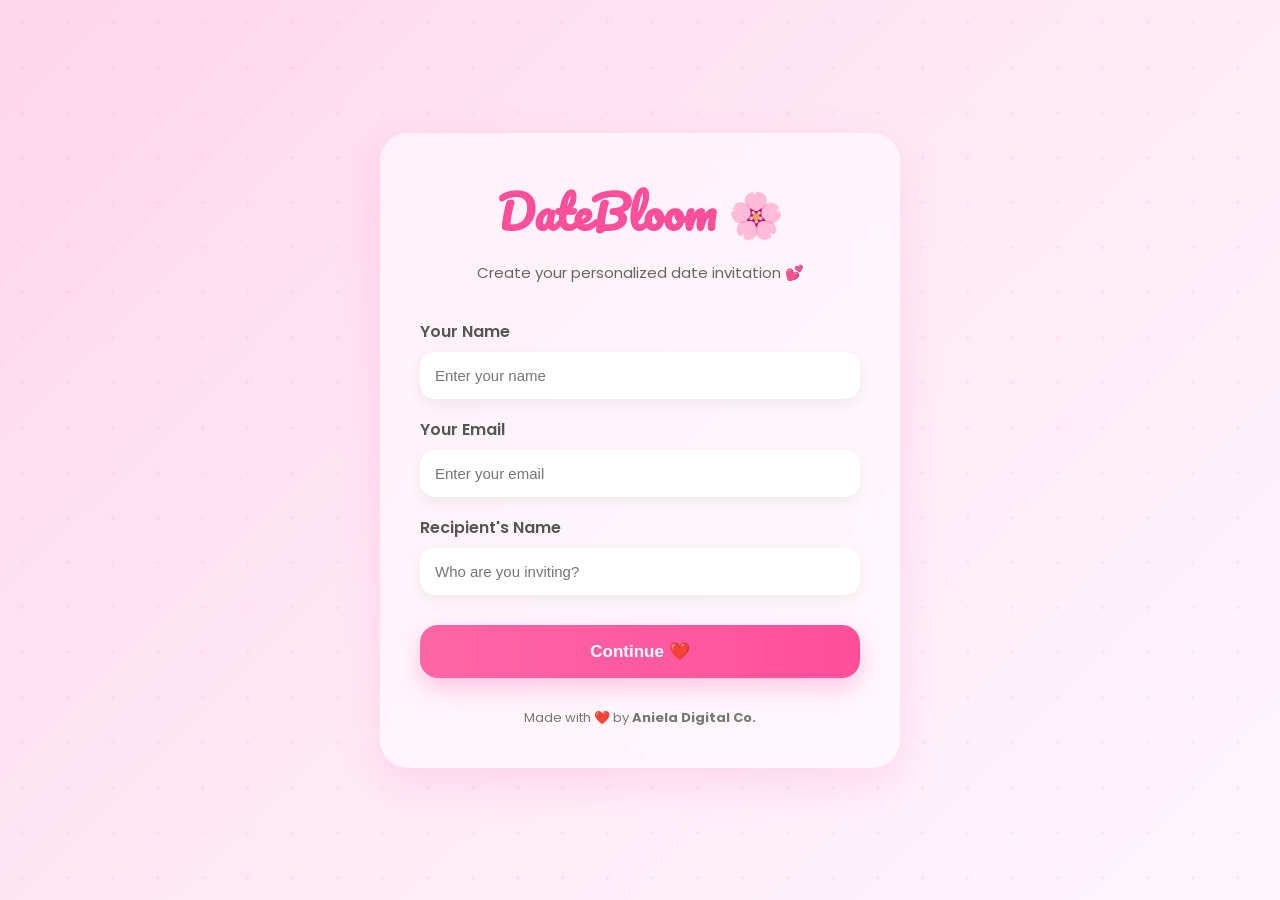
==== index.html @ 1fa9a471 "index.html" ====
<!DOCTYPE html>
<html lang="en">

<head>

<meta charset="UTF-8">

<meta name="viewport" content="width=device-width, initial-scale=1.0">

<title>DateBloom 💖</title>

<link rel="preconnect" href="https://fonts.googleapis.com">

<link rel="preconnect" href="https://fonts.gstatic.com" crossorigin>

<link href="https://fonts.googleapis.com/css2?family=Pacifico&family=Poppins:wght@300;400;500;600&display=swap" rel="stylesheet">

<link rel="stylesheet" href="style.css">

</head>

<body>

<div class="background-hearts"></div>

<div class="container">

<h1>DateBloom 🌸</h1>

<p class="subtitle">
Create your personalized date invitation 💕
</p>

<form id="senderForm">

<label>Your Name</label>

<input
type="text"
id="senderName"
placeholder="Enter your name"
required>

<label>Your Email</label>

<input
type="email"
id="senderEmail"
placeholder="Enter your email"
required>

<label>Recipient's Name</label>

<input
type="text"
id="receiverName"
placeholder="Who are you inviting?"
required>

<button type="submit">

Continue ❤️

</button>

</form>

<p class="footer">

Made with ❤️ by
<strong>Aniela Digital Co.</strong>

</p>

</div>

<script src="script.js"></script>

</body>

</html>
---- style.css ----
/* ==========================
   DateBloom v2
   by Aniela Digital Co.
========================== */

*{
    margin:0;
    padding:0;
    box-sizing:border-box;
}

body{

    font-family:'Poppins',sans-serif;

    height:100vh;

    display:flex;

    justify-content:center;

    align-items:center;

    overflow:hidden;

    background:linear-gradient(
        135deg,
        #ffd6ec,
        #ffe9f5,
        #fef6ff
    );

}

/* Floating Background */

.background-hearts{

    position:fixed;

    inset:0;

    background-image:
    radial-gradient(#ff9fc9 2px, transparent 2px);

    background-size:45px 45px;

    opacity:.15;

    animation:floatBackground 25s linear infinite;

}

@keyframes floatBackground{

from{

transform:translateY(0);

}

to{

transform:translateY(-120px);

}

}

/* Main Card */

.container{

width:90%;

max-width:520px;

padding:40px;

border-radius:28px;

background:rgba(255,255,255,.55);

backdrop-filter:blur(18px);

box-shadow:
0 15px 40px rgba(255,105,180,.18);

text-align:center;

animation:fadeUp .8s ease;

}

/* Heading */

h1{

font-family:'Pacifico',cursive;

font-size:2.8rem;

color:#ff4f9a;

margin-bottom:10px;

}

/* Subtitle */

.subtitle{

font-size:15px;

color:#666;

margin-bottom:35px;

}

/* Labels */

label{

display:block;

text-align:left;

font-weight:600;

margin-top:18px;

margin-bottom:8px;

color:#555;

}

/* Inputs */

input{

width:100%;

padding:15px;

border:none;

border-radius:15px;

outline:none;

font-size:15px;

background:#fff;

box-shadow:
0 5px 15px rgba(0,0,0,.06);

transition:.3s;

}

input:focus{

transform:scale(1.02);

box-shadow:
0 8px 20px rgba(255,105,180,.25);

}

/* Button */

button{

margin-top:30px;

width:100%;

padding:16px;

border:none;

border-radius:18px;

cursor:pointer;

font-size:17px;

font-weight:bold;

color:white;

background:linear-gradient(
90deg,
#ff66a6,
#ff4f9a
);

transition:.35s;

box-shadow:
0 10px 25px rgba(255,105,180,.35);

}

button:hover{

transform:translateY(-3px);

box-shadow:
0 18px 30px rgba(255,105,180,.45);

}

button:active{

transform:scale(.98);

}

/* Footer */

.footer{

margin-top:30px;

font-size:13px;

color:#777;

}

/* Fade Animation */

@keyframes fadeUp{

from{

opacity:0;

transform:translateY(40px);

}

to{

opacity:1;

transform:translateY(0);

}

}

/* Mobile */

@media(max-width:600px){

.container{

padding:30px 22px;

}

h1{

font-size:2.2rem;

}

}
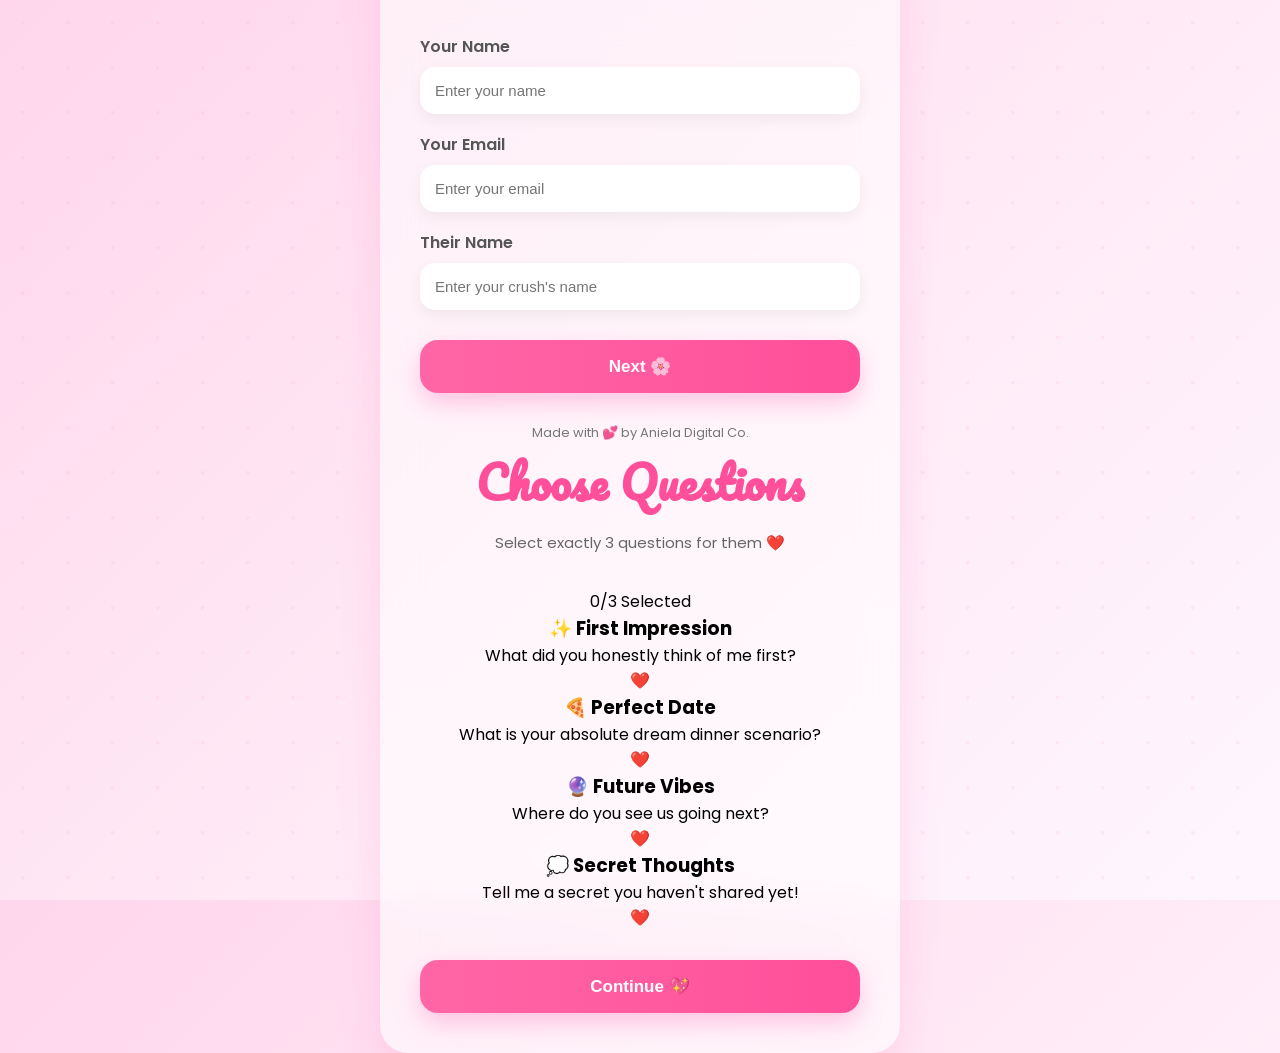
==== commit 35d9c391: "Update index.html" ====
--- a/index.html
+++ b/index.html
@@ -1,81 +1,73 @@
 <!DOCTYPE html>
 <html lang="en">
-
 <head>
-
-<meta charset="UTF-8">
-
-<meta name="viewport" content="width=device-width, initial-scale=1.0">
-
-<title>DateBloom 💖</title>
-
-<link rel="preconnect" href="https://fonts.googleapis.com">
-
-<link rel="preconnect" href="https://fonts.gstatic.com" crossorigin>
-
-<link href="https://fonts.googleapis.com/css2?family=Pacifico&family=Poppins:wght@300;400;500;600&display=swap" rel="stylesheet">
-
-<link rel="stylesheet" href="style.css">
-
+    <meta charset="UTF-8">
+    <meta name="viewport" content="width=device-width, initial-scale=1.0">
+    <title>DateBloom v2</title>
+    <link href="https://fonts.googleapis.com/css2?family=Pacifico&family=Poppins:wght@400;600;700&display=swap" rel="stylesheet">
+    <link rel="stylesheet" href="style.css">
 </head>
-
 <body>
 
-<div class="background-hearts"></div>
+    <div class="background-hearts"></div>
 
-<div class="container">
+    <div class="container">
+        
+        <section id="screen-1" class="screen">
+            <h1>DateBloom</h1>
+            <p class="subtitle">Create a magical date invitation ✨</p>
+            
+            <form id="senderForm">
+                <label for="senderName">Your Name</label>
+                <input type="text" id="senderName" placeholder="Enter your name" required>
 
-<h1>DateBloom 🌸</h1>
+                <label for="senderEmail">Your Email</label>
+                <input type="email" id="senderEmail" placeholder="Enter your email" required>
 
-<p class="subtitle">
-Create your personalized date invitation 💕
-</p>
+                <label for="receiverName">Their Name</label>
+                <input type="text" id="receiverName" placeholder="Enter your crush's name" required>
 
-<form id="senderForm">
+                <button type="submit">Next 🌸</button>
+            </form>
+            <div class="footer">Made with 💕 by Aniela Digital Co.</div>
+        </section>
 
-<label>Your Name</label>
+        <section id="screen-2" class="screen hidden">
+            <h1>Choose Questions</h1>
+            <p class="subtitle">Select exactly <span class="highlight">3 questions</span> for them ❤️</p>
+            
+            <div class="counter-badge">
+                <span id="select-count">0</span>/3 Selected
+            </div>
 
-<input
-type="text"
-id="senderName"
-placeholder="Enter your name"
-required>
+            <div class="cards-grid">
+                <div class="question-card" data-id="1">
+                    <h3>✨ First Impression</h3>
+                    <p>What did you honestly think of me first?</p>
+                    <span class="heart-icon">❤️</span>
+                </div>
+                <div class="question-card" data-id="2">
+                    <h3>🍕 Perfect Date</h3>
+                    <p>What is your absolute dream dinner scenario?</p>
+                    <span class="heart-icon">❤️</span>
+                </div>
+                <div class="question-card" data-id="3">
+                    <h3>🔮 Future Vibes</h3>
+                    <p>Where do you see us going next?</p>
+                    <span class="heart-icon">❤️</span>
+                </div>
+                <div class="question-card" data-id="4">
+                    <h3>💭 Secret Thoughts</h3>
+                    <p>Tell me a secret you haven't shared yet!</p>
+                    <span class="heart-icon">❤️</span>
+                </div>
+            </div>
 
-<label>Your Email</label>
+            <button id="next-to-screen3" class="disabled-btn" disabled>Continue 💖</button>
+        </section>
 
-<input
-type="email"
-id="senderEmail"
-placeholder="Enter your email"
-required>
+    </div>
 
-<label>Recipient's Name</label>
-
-<input
-type="text"
-id="receiverName"
-placeholder="Who are you inviting?"
-required>
-
-<button type="submit">
-
-Continue ❤️
-
-</button>
-
-</form>
-
-<p class="footer">
-
-Made with ❤️ by
-<strong>Aniela Digital Co.</strong>
-
-</p>
-
-</div>
-
-<script src="script.js"></script>
-
+    <script src="script.js"></script>
 </body>
-
 </html>
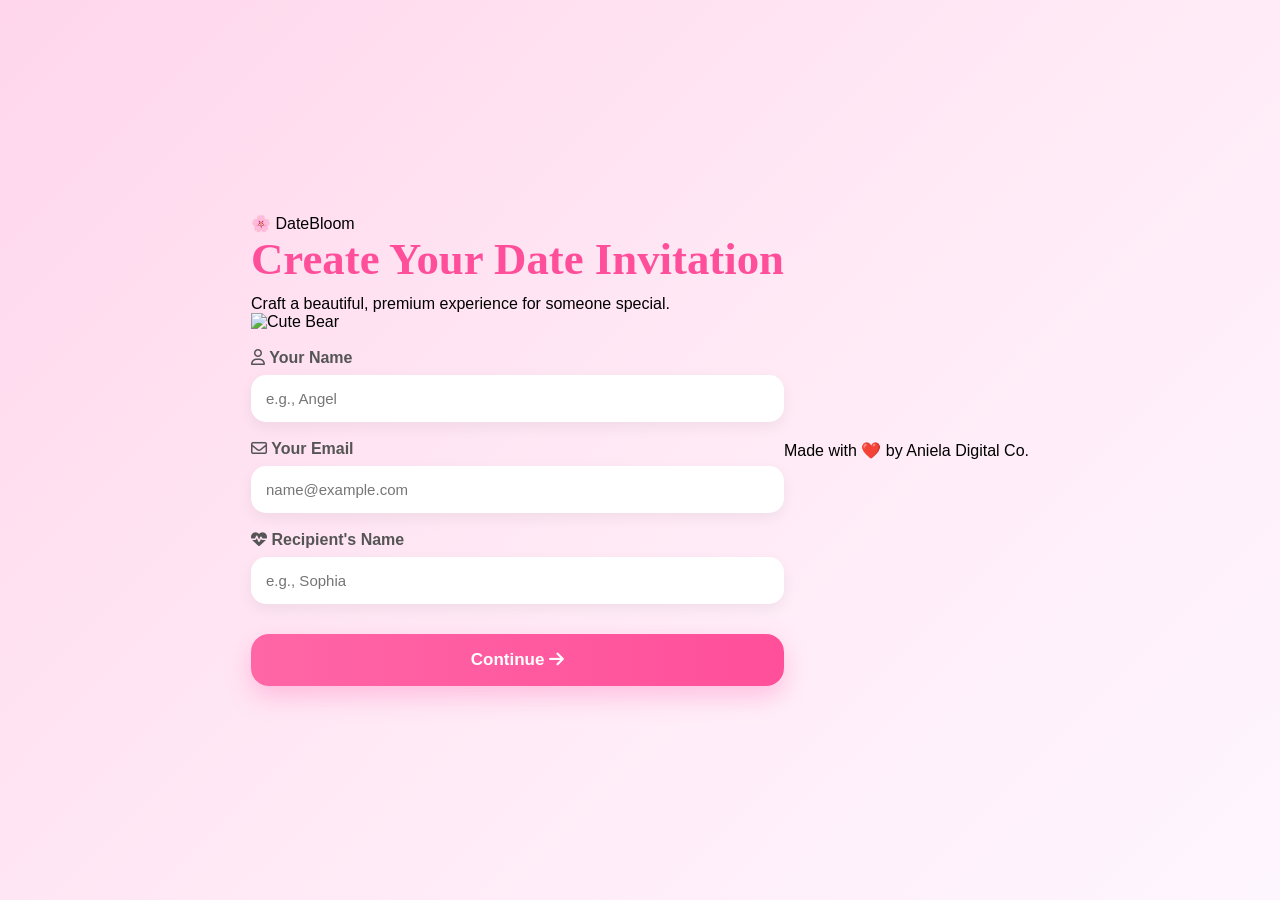
==== commit aa73ba32: "Update index.html" ====
--- a/index.html
+++ b/index.html
@@ -3,71 +3,84 @@
 <head>
     <meta charset="UTF-8">
     <meta name="viewport" content="width=device-width, initial-scale=1.0">
-    <title>DateBloom v2</title>
-    <link href="https://fonts.googleapis.com/css2?family=Pacifico&family=Poppins:wght@400;600;700&display=swap" rel="stylesheet">
+    <title>DateBloom | Premium Date Invitations</title>
+    
+    <!-- 🌸 Google Fonts para sa Luxury Aesthetic -->
+    <link rel="preconnect" href="https://fonts.googleapis.com">
+    <link rel="preconnect" href="https://fonts.gstatic.com" crossorigin>
+    <link href="https://fonts.googleapis.com/css2?family=Dancing+Script:wght@700&family=Plus+Jakarta+Sans:wght@400;500;600;700&display=swap" rel="stylesheet">
+    
+    <!-- 🌟 FontAwesome para sa Matining nga mga Icons -->
+    <link rel="stylesheet" href="https://cdnjs.cloudflare.com/ajax/libs/font-awesome/6.4.0/css/all.min.css">
+    
+    <!-- 🎨 Ang Custom CSS Wrapper Naton -->
     <link rel="stylesheet" href="style.css">
 </head>
 <body>
 
-    <div class="background-hearts"></div>
+    <!-- ✨ Ambient Blur Background Orbs -->
+    <div class="ambient-background">
+        <div class="glow-orb orb-1"></div>
+        <div class="glow-orb orb-2"></div>
+    </div>
 
-    <div class="container">
+    <!-- 📱 Main Container (Perfect for Mobile Responsive Look) -->
+    <main class="app-container">
         
-        <section id="screen-1" class="screen">
-            <h1>DateBloom</h1>
-            <p class="subtitle">Create a magical date invitation ✨</p>
+        <!-- ==========================================
+             SCREEN 1: LANDING & SENDER FORM (STEP 1)
+             ========================================== -->
+        <section class="screen active" id="screen-landing">
             
-            <form id="senderForm">
-                <label for="senderName">Your Name</label>
-                <input type="text" id="senderName" placeholder="Enter your name" required>
+            <!-- Company & Product Header -->
+            <div class="brand-header">
+                <span class="brand-badge">🌸 DateBloom</span>
+                <h1 class="brand-tagline">Create Your Date Invitation</h1>
+                <p class="brand-subtext">Craft a beautiful, premium experience for someone special.</p>
+            </div>
 
-                <label for="senderEmail">Your Email</label>
-                <input type="email" id="senderEmail" placeholder="Enter your email" required>
+            <!-- Premium Glassmorphism Card -->
+            <div class="glass-card">
+                <!-- Cute Mascot Placement -->
+                <div class="avatar-wrapper">
+                    <img src="assets/bear.gif" alt="Cute Bear" class="brand-avatar">
+                </div>
 
-                <label for="receiverName">Their Name</label>
-                <input type="text" id="receiverName" placeholder="Enter your crush's name" required>
+                <!-- Sender Data Capture Form -->
+                <form id="senderForm" autocomplete="off">
+                    <div class="input-group">
+                        <label for="senderName"><i class="fa-regular fa-user"></i> Your Name</label>
+                        <input type="text" id="senderName" placeholder="e.g., Angel" required>
+                    </div>
 
-                <button type="submit">Next 🌸</button>
-            </form>
-            <div class="footer">Made with 💕 by Aniela Digital Co.</div>
+                    <div class="input-group">
+                        <label for="senderEmail"><i class="fa-regular fa-envelope"></i> Your Email</label>
+                        <input type="email" id="senderEmail" placeholder="name@example.com" required>
+                    </div>
+
+                    <div class="input-group">
+                        <label for="recipientName"><i class="fa-solid fa-heart-pulse"></i> Recipient's Name</label>
+                        <input type="text" id="recipientName" placeholder="e.g., Sophia" required>
+                    </div>
+
+                    <!-- Executive Action Button -->
+                    <button type="submit" class="btn btn-primary" id="btnContinueToQuestions">
+                        Continue <i class="fa-solid fa-arrow-right"></i>
+                    </button>
+                </form>
+            </div>
         </section>
 
-        <section id="screen-2" class="screen hidden">
-            <h1>Choose Questions</h1>
-            <p class="subtitle">Select exactly <span class="highlight">3 questions</span> for them ❤️</p>
-            
-            <div class="counter-badge">
-                <span id="select-count">0</span>/3 Selected
-            </div>
+        <!-- NOTE: Ang Screen 2 (Question Selection) tubtob Screen 6 isalaksak naton diri samtang naga-abante ang development! -->
 
-            <div class="cards-grid">
-                <div class="question-card" data-id="1">
-                    <h3>✨ First Impression</h3>
-                    <p>What did you honestly think of me first?</p>
-                    <span class="heart-icon">❤️</span>
-                </div>
-                <div class="question-card" data-id="2">
-                    <h3>🍕 Perfect Date</h3>
-                    <p>What is your absolute dream dinner scenario?</p>
-                    <span class="heart-icon">❤️</span>
-                </div>
-                <div class="question-card" data-id="3">
-                    <h3>🔮 Future Vibes</h3>
-                    <p>Where do you see us going next?</p>
-                    <span class="heart-icon">❤️</span>
-                </div>
-                <div class="question-card" data-id="4">
-                    <h3>💭 Secret Thoughts</h3>
-                    <p>Tell me a secret you haven't shared yet!</p>
-                    <span class="heart-icon">❤️</span>
-                </div>
-            </div>
+    </main>
 
-            <button id="next-to-screen3" class="disabled-btn" disabled>Continue 💖</button>
-        </section>
+    <!-- 🏢 Aniela Digital Co. Official Corporate Footer -->
+    <footer class="brand-footer">
+        <p>Made with <span class="heart-pulse">❤️</span> by <span class="company-name">Aniela Digital Co.</span></p>
+    </footer>
 
-    </div>
-
+    <!-- 🧠 Custom JavaScript Logic -->
     <script src="script.js"></script>
 </body>
 </html>
--- a/style.css
+++ b/style.css
@@ -10,264 +10,222 @@
 }
 
 body{
-
     font-family:'Poppins',sans-serif;
-
     height:100vh;
-
     display:flex;
-
     justify-content:center;
-
     align-items:center;
-
     overflow:hidden;
-
     background:linear-gradient(
         135deg,
         #ffd6ec,
         #ffe9f5,
         #fef6ff
     );
-
 }
 
 /* Floating Background */
-
 .background-hearts{
-
     position:fixed;
-
     inset:0;
-
     background-image:
     radial-gradient(#ff9fc9 2px, transparent 2px);
-
     background-size:45px 45px;
-
     opacity:.15;
-
     animation:floatBackground 25s linear infinite;
-
+    z-index: 1;
 }
 
 @keyframes floatBackground{
-
-from{
-
-transform:translateY(0);
-
-}
-
-to{
-
-transform:translateY(-120px);
-
-}
-
-}
-
-/* Main Card */
-
+    from{ transform:translateY(0); }
+    to{ transform:translateY(-120px); }
+}
+
+/* Main Card Container */
 .container{
-
-width:90%;
-
-max-width:520px;
-
-padding:40px;
-
-border-radius:28px;
-
-background:rgba(255,255,255,.55);
-
-backdrop-filter:blur(18px);
-
-box-shadow:
-0 15px 40px rgba(255,105,180,.18);
-
-text-align:center;
-
-animation:fadeUp .8s ease;
-
-}
-
-/* Heading */
-
+    position: relative;
+    z-index: 2;
+    width:90%;
+    max-width:520px;
+    padding:40px;
+    border-radius:28px;
+    background:rgba(255,255,255,.55);
+    backdrop-filter:blur(18px);
+    -webkit-backdrop-filter: blur(18px);
+    box-shadow: 0 15px 40px rgba(255,105,180,.18);
+    text-align:center;
+    animation:fadeUp .8s ease;
+    max-height: 90vh;
+    overflow-y: auto;
+}
+
+/* Screen visibility handling */
+.hidden {
+    display: none !important;
+}
+
+/* Headings & Text */
 h1{
-
-font-family:'Pacifico',cursive;
-
-font-size:2.8rem;
-
-color:#ff4f9a;
-
-margin-bottom:10px;
-
-}
-
-/* Subtitle */
+    font-family:'Pacifico',cursive;
+    font-size:2.8rem;
+    color:#ff4f9a;
+    margin-bottom:10px;
+}
 
 .subtitle{
-
-font-size:15px;
-
-color:#666;
-
-margin-bottom:35px;
-
-}
-
-/* Labels */
-
+    font-size:15px;
+    color:#666;
+    margin-bottom:25px;
+}
+
+.highlight {
+    color: #ff4f9a;
+    font-weight: bold;
+}
+
+/* Labels & Inputs */
 label{
-
-display:block;
-
-text-align:left;
-
-font-weight:600;
-
-margin-top:18px;
-
-margin-bottom:8px;
-
-color:#555;
-
-}
-
-/* Inputs */
+    display:block;
+    text-align:left;
+    font-weight:600;
+    margin-top:18px;
+    margin-bottom:8px;
+    color:#555;
+}
 
 input{
-
-width:100%;
-
-padding:15px;
-
-border:none;
-
-border-radius:15px;
-
-outline:none;
-
-font-size:15px;
-
-background:#fff;
-
-box-shadow:
-0 5px 15px rgba(0,0,0,.06);
-
-transition:.3s;
-
+    width:100%;
+    padding:15px;
+    border:none;
+    border-radius:15px;
+    outline:none;
+    font-size:15px;
+    background:#fff;
+    box-shadow: 0 5px 15px rgba(0,0,0,.06);
+    transition:.3s;
 }
 
 input:focus{
-
-transform:scale(1.02);
-
-box-shadow:
-0 8px 20px rgba(255,105,180,.25);
-
-}
-
-/* Button */
-
+    transform:scale(1.02);
+    box-shadow: 0 8px 20px rgba(255,105,180,.25);
+}
+
+/* Buttons */
 button{
-
-margin-top:30px;
-
-width:100%;
-
-padding:16px;
-
-border:none;
-
-border-radius:18px;
-
-cursor:pointer;
-
-font-size:17px;
-
-font-weight:bold;
-
-color:white;
-
-background:linear-gradient(
-90deg,
-#ff66a6,
-#ff4f9a
-);
-
-transition:.35s;
-
-box-shadow:
-0 10px 25px rgba(255,105,180,.35);
-
+    margin-top:30px;
+    width:100%;
+    padding:16px;
+    border:none;
+    border-radius:18px;
+    cursor:pointer;
+    font-size:17px;
+    font-weight:bold;
+    color:white;
+    background:linear-gradient(90deg, #ff66a6, #ff4f9a);
+    transition:.35s;
+    box-shadow: 0 10px 25px rgba(255,105,180,.35);
 }
 
 button:hover{
-
-transform:translateY(-3px);
-
-box-shadow:
-0 18px 30px rgba(255,105,180,.45);
-
+    transform:translateY(-3px);
+    box-shadow: 0 18px 30px rgba(255,105,180,.45);
 }
 
 button:active{
-
-transform:scale(.98);
-
+    transform:scale(.98);
+}
+
+button:disabled, button.disabled-btn {
+    background: #ccc;
+    box-shadow: none;
+    cursor: not-allowed;
+    transform: none;
+}
+
+/* ==========================
+   Screen 2: Netflix Cards
+========================== */
+.counter-badge {
+    background: white;
+    padding: 6px 15px;
+    border-radius: 20px;
+    display: inline-block;
+    font-weight: bold;
+    color: #ff4f9a;
+    box-shadow: 0 4px 10px rgba(0,0,0,0.05);
+    margin-bottom: 20px;
+}
+
+.cards-grid {
+    display: grid;
+    grid-template-columns: 1fr;
+    gap: 15px;
+    max-height: 320px;
+    overflow-y: auto;
+    padding: 5px;
+}
+
+.question-card {
+    background: white;
+    border: 2px solid transparent;
+    border-radius: 18px;
+    padding: 20px;
+    text-align: left;
+    cursor: pointer;
+    position: relative;
+    transition: all 0.3s ease;
+    box-shadow: 0 4px 12px rgba(0,0,0,0.04);
+}
+
+.question-card h3 {
+    font-size: 16px;
+    color: #333;
+    margin-bottom: 5px;
+}
+
+.question-card p {
+    font-size: 13px;
+    color: #777;
+    width: 85%;
+}
+
+.question-card .heart-icon {
+    position: absolute;
+    right: 20px;
+    top: 50%;
+    transform: translateY(-50%) scale(0.8);
+    opacity: 0.2;
+    font-size: 20px;
+    transition: all 0.3s ease;
+}
+
+/* Selected State 🔥 */
+.question-card.selected {
+    border-color: #ff4f9a;
+    background: #fff5f9;
+    transform: scale(1.01);
+}
+
+.question-card.selected .heart-icon {
+    opacity: 1;
+    transform: translateY(-50%) scale(1.1);
 }
 
 /* Footer */
-
 .footer{
-
-margin-top:30px;
-
-font-size:13px;
-
-color:#777;
-
-}
-
-/* Fade Animation */
-
+    margin-top:30px;
+    font-size:13px;
+    color:#777;
+}
+
+/* Animations */
 @keyframes fadeUp{
-
-from{
-
-opacity:0;
-
-transform:translateY(40px);
-
-}
-
-to{
-
-opacity:1;
-
-transform:translateY(0);
-
-}
-
-}
-
-/* Mobile */
-
+    from{ opacity:0; transform:translateY(40px); }
+    to{ opacity:1; transform:translateY(0); }
+}
+
+/* Mobile responsive */
 @media(max-width:600px){
-
-.container{
-
-padding:30px 22px;
-
-}
-
-h1{
-
-font-size:2.2rem;
-
-}
-
-}
+    .container{ padding:30px 22px; }
+    h1{ font-size:2.2rem; }
+}
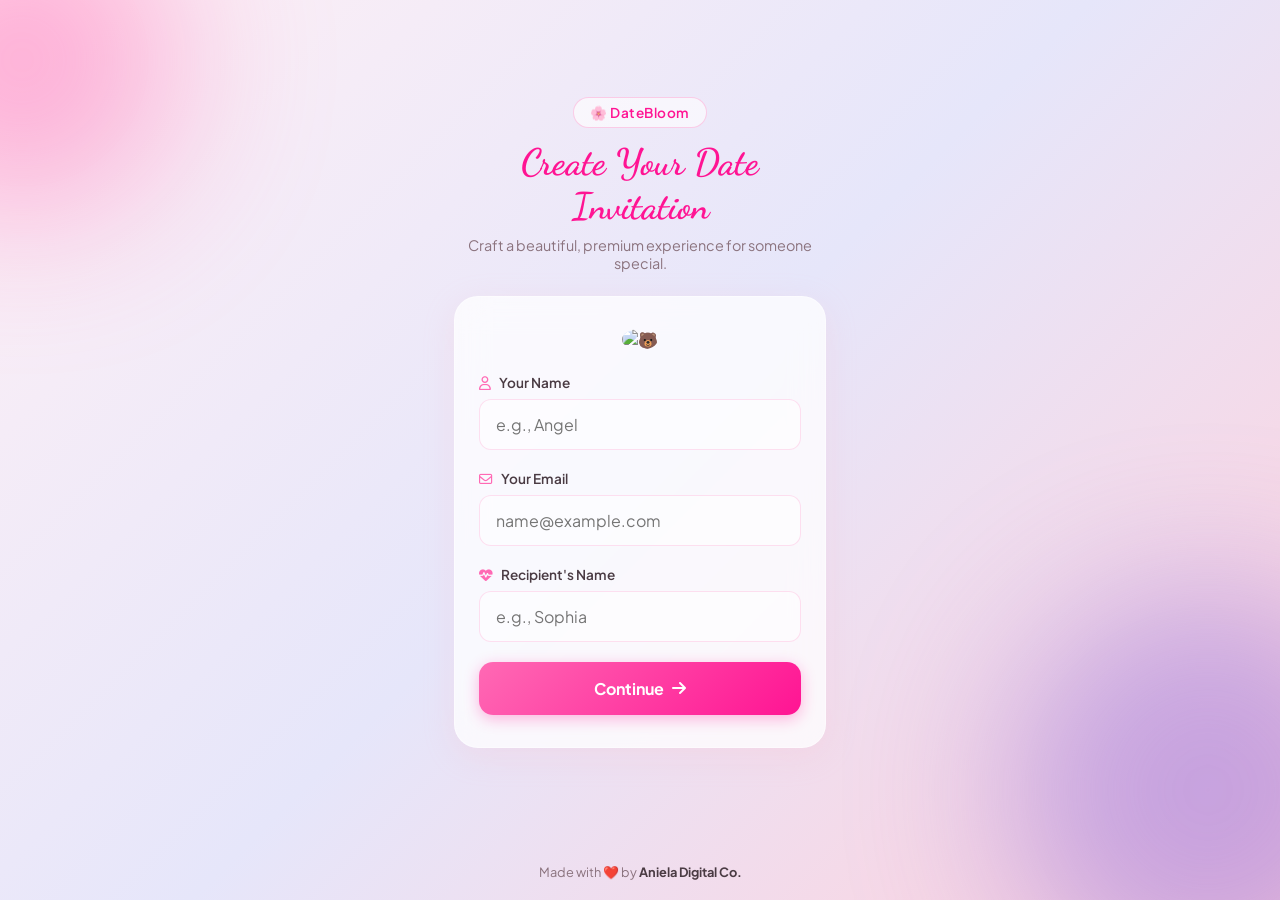
==== commit 21ed6926: "Update index.html" ====
--- a/index.html
+++ b/index.html
@@ -4,49 +4,35 @@
     <meta charset="UTF-8">
     <meta name="viewport" content="width=device-width, initial-scale=1.0">
     <title>DateBloom | Premium Date Invitations</title>
-    
-    <!-- 🌸 Google Fonts para sa Luxury Aesthetic -->
     <link rel="preconnect" href="https://fonts.googleapis.com">
     <link rel="preconnect" href="https://fonts.gstatic.com" crossorigin>
     <link href="https://fonts.googleapis.com/css2?family=Dancing+Script:wght@700&family=Plus+Jakarta+Sans:wght@400;500;600;700&display=swap" rel="stylesheet">
-    
-    <!-- 🌟 FontAwesome para sa Matining nga mga Icons -->
     <link rel="stylesheet" href="https://cdnjs.cloudflare.com/ajax/libs/font-awesome/6.4.0/css/all.min.css">
-    
-    <!-- 🎨 Ang Custom CSS Wrapper Naton -->
     <link rel="stylesheet" href="style.css">
 </head>
 <body>
 
-    <!-- ✨ Ambient Blur Background Orbs -->
     <div class="ambient-background">
         <div class="glow-orb orb-1"></div>
         <div class="glow-orb orb-2"></div>
     </div>
 
-    <!-- 📱 Main Container (Perfect for Mobile Responsive Look) -->
     <main class="app-container">
         
-        <!-- ==========================================
-             SCREEN 1: LANDING & SENDER FORM (STEP 1)
-             ========================================== -->
+        <!-- SCREEN 1: LANDING & SENDER FORM -->
         <section class="screen active" id="screen-landing">
-            
-            <!-- Company & Product Header -->
             <div class="brand-header">
                 <span class="brand-badge">🌸 DateBloom</span>
                 <h1 class="brand-tagline">Create Your Date Invitation</h1>
                 <p class="brand-subtext">Craft a beautiful, premium experience for someone special.</p>
             </div>
 
-            <!-- Premium Glassmorphism Card -->
             <div class="glass-card">
-                <!-- Cute Mascot Placement -->
                 <div class="avatar-wrapper">
-                    <img src="assets/bear.gif" alt="Cute Bear" class="brand-avatar">
+                    <!-- TIP: Siguraduha nga may bear.gif ka sa assets folder para magpakita ini! -->
+                    <img src="assets/bear.gif" alt="🐻" class="brand-avatar">
                 </div>
 
-                <!-- Sender Data Capture Form -->
                 <form id="senderForm" autocomplete="off">
                     <div class="input-group">
                         <label for="senderName"><i class="fa-regular fa-user"></i> Your Name</label>
@@ -63,24 +49,39 @@
                         <input type="text" id="recipientName" placeholder="e.g., Sophia" required>
                     </div>
 
-                    <!-- Executive Action Button -->
-                    <button type="submit" class="btn btn-primary" id="btnContinueToQuestions">
+                    <button type="submit" class="btn btn-primary">
                         Continue <i class="fa-solid fa-arrow-right"></i>
                     </button>
                 </form>
             </div>
         </section>
 
-        <!-- NOTE: Ang Screen 2 (Question Selection) tubtob Screen 6 isalaksak naton diri samtang naga-abante ang development! -->
+        <!-- ==========================================
+             ✨ NEW! SCREEN 2: QUESTION SELECTION
+             ========================================== -->
+        <section class="screen" id="screen-questions">
+            <div class="brand-header">
+                <span class="brand-badge" id="questionCounter">❤️ Selected: 0 / 3</span>
+                <h1 class="brand-tagline">Choose 3 Questions</h1>
+                <p class="brand-subtext">Pick the perfect prompts for <span id="dynamicRecipient" style="font-weight:600; color:var(--deep-pink);"></span></p>
+            </div>
+
+            <!-- Dynamic Question Cards Wrapper -->
+            <div class="questions-grid" id="questionsGrid">
+                <!-- Sila ang magguwa halin sa JavaScript utilities naton -->
+            </div>
+
+            <button type="button" class="btn btn-primary" id="btnContinueToFlow" disabled style="opacity: 0.5; margin-top: 20px;">
+                Perfect! Continue <i class="fa-solid fa-arrow-right"></i>
+            </button>
+        </section>
 
     </main>
 
-    <!-- 🏢 Aniela Digital Co. Official Corporate Footer -->
     <footer class="brand-footer">
         <p>Made with <span class="heart-pulse">❤️</span> by <span class="company-name">Aniela Digital Co.</span></p>
     </footer>
 
-    <!-- 🧠 Custom JavaScript Logic -->
     <script src="script.js"></script>
 </body>
 </html>
--- a/style.css
+++ b/style.css
@@ -1,231 +1,237 @@
-/* ==========================
-   DateBloom v2
-   by Aniela Digital Co.
-========================== */
-
-*{
-    margin:0;
-    padding:0;
-    box-sizing:border-box;
-}
-
-body{
-    font-family:'Poppins',sans-serif;
-    height:100vh;
-    display:flex;
-    justify-content:center;
-    align-items:center;
-    overflow:hidden;
-    background:linear-gradient(
-        135deg,
-        #ffd6ec,
-        #ffe9f5,
-        #fef6ff
-    );
-}
-
-/* Floating Background */
-.background-hearts{
-    position:fixed;
-    inset:0;
-    background-image:
-    radial-gradient(#ff9fc9 2px, transparent 2px);
-    background-size:45px 45px;
-    opacity:.15;
-    animation:floatBackground 25s linear infinite;
-    z-index: 1;
-}
-
-@keyframes floatBackground{
-    from{ transform:translateY(0); }
-    to{ transform:translateY(-120px); }
-}
-
-/* Main Card Container */
-.container{
-    position: relative;
-    z-index: 2;
-    width:90%;
-    max-width:520px;
-    padding:40px;
-    border-radius:28px;
-    background:rgba(255,255,255,.55);
-    backdrop-filter:blur(18px);
-    -webkit-backdrop-filter: blur(18px);
-    box-shadow: 0 15px 40px rgba(255,105,180,.18);
-    text-align:center;
-    animation:fadeUp .8s ease;
-    max-height: 90vh;
-    overflow-y: auto;
-}
-
-/* Screen visibility handling */
-.hidden {
-    display: none !important;
-}
-
-/* Headings & Text */
-h1{
-    font-family:'Pacifico',cursive;
-    font-size:2.8rem;
-    color:#ff4f9a;
-    margin-bottom:10px;
-}
-
-.subtitle{
-    font-size:15px;
-    color:#666;
-    margin-bottom:25px;
-}
-
-.highlight {
-    color: #ff4f9a;
-    font-weight: bold;
-}
-
-/* Labels & Inputs */
-label{
-    display:block;
-    text-align:left;
-    font-weight:600;
-    margin-top:18px;
-    margin-bottom:8px;
-    color:#555;
-}
-
-input{
-    width:100%;
-    padding:15px;
-    border:none;
-    border-radius:15px;
-    outline:none;
-    font-size:15px;
-    background:#fff;
-    box-shadow: 0 5px 15px rgba(0,0,0,.06);
-    transition:.3s;
-}
-
-input:focus{
-    transform:scale(1.02);
-    box-shadow: 0 8px 20px rgba(255,105,180,.25);
-}
-
-/* Buttons */
-button{
-    margin-top:30px;
-    width:100%;
-    padding:16px;
-    border:none;
-    border-radius:18px;
-    cursor:pointer;
-    font-size:17px;
-    font-weight:bold;
-    color:white;
-    background:linear-gradient(90deg, #ff66a6, #ff4f9a);
-    transition:.35s;
-    box-shadow: 0 10px 25px rgba(255,105,180,.35);
-}
-
-button:hover{
-    transform:translateY(-3px);
-    box-shadow: 0 18px 30px rgba(255,105,180,.45);
-}
-
-button:active{
-    transform:scale(.98);
-}
-
-button:disabled, button.disabled-btn {
-    background: #ccc;
-    box-shadow: none;
-    cursor: not-allowed;
-    transform: none;
-}
-
-/* ==========================
-   Screen 2: Netflix Cards
-========================== */
-.counter-badge {
-    background: white;
-    padding: 6px 15px;
+/* ==========================================
+   🌸 ANIELA DIGITAL CO. - BRAND IDENTITY
+   ========================================== */
+:root {
+    --bg-gradient: linear-gradient(135deg, #FFF0F5 0%, #E6E6FA 50%, #FFD1DC 100%);
+    --primary-pink: #FF69B4;
+    --deep-pink: #FF1493;
+    --lavender: #9370DB;
+    --soft-white: rgba(255, 255, 255, 0.75);
+    --card-border: rgba(255, 255, 255, 0.4);
+    --text-dark: #4A3B43;
+    --text-light: #8B737E;
+}
+
+* {
+    margin: 0;
+    padding: 0;
+    box-sizing: border-box;
+    font-family: 'Plus Jakarta Sans', sans-serif;
+}
+
+body {
+    background: var(--bg-gradient);
+    min-height: 100vh;
+    display: flex;
+    flex-direction: column;
+    justify-content: space-between;
+    align-items: center;
+    overflow-x: hidden;
+    color: var(--text-dark);
+}
+
+/* ✨ Ambient Blur Background */
+.ambient-background {
+    position: fixed;
+    top: 0;
+    left: 0;
+    width: 100%;
+    height: 100%;
+    z-index: -1;
+    overflow: hidden;
+}
+
+.glow-orb {
+    position: absolute;
+    border-radius: 50%;
+    filter: blur(80px);
+    opacity: 0.5;
+    animation: float 8s ease-in-out infinite alternate;
+}
+
+.orb-1 {
+    top: -10%;
+    left: -10%;
+    width: 300px;
+    height: 300px;
+    background: var(--primary-pink);
+}
+
+.orb-2 {
+    bottom: -10%;
+    right: -10%;
+    width: 400px;
+    height: 400px;
+    background: var(--lavender);
+}
+
+/* 📱 Main App Container */
+.app-container {
+    width: 100%;
+    max-width: 420px; /* Perfect Mobile-First Dimension */
+    padding: 24px;
+    margin-top: auto;
+    margin-bottom: auto;
+}
+
+/* 💎 Premium Glassmorphism Card */
+.glass-card {
+    background: var(--soft-white);
+    backdrop-filter: blur(16px);
+    -webkit-backdrop-filter: blur(16px);
+    border: 1px solid var(--card-border);
+    border-radius: 24px;
+    padding: 32px 24px;
+    box-shadow: 0 8px 32px 0 rgba(255, 182, 193, 0.2);
+    text-align: center;
+}
+
+/* 🌸 Brand Header styling */
+.brand-header {
+    text-align: center;
+    margin-bottom: 24px;
+}
+
+.brand-badge {
+    background: rgba(255, 255, 255, 0.6);
+    border: 1px solid rgba(255, 105, 180, 0.3);
+    padding: 6px 16px;
     border-radius: 20px;
+    font-size: 0.85rem;
+    font-weight: 600;
+    color: var(--deep-pink);
+    letter-spacing: 0.5px;
     display: inline-block;
-    font-weight: bold;
-    color: #ff4f9a;
-    box-shadow: 0 4px 10px rgba(0,0,0,0.05);
+    margin-bottom: 12px;
+}
+
+.brand-tagline {
+    font-family: 'Dancing Script', cursive;
+    font-size: 2.3rem;
+    color: var(--deep-pink);
+    margin-bottom: 8px;
+}
+
+.brand-subtext {
+    font-size: 0.9rem;
+    color: var(--text-light);
+}
+
+/* 🐻 Avatar styling */
+.avatar-wrapper {
+    margin-bottom: 24px;
+}
+
+.brand-avatar {
+    width: 100px;
+    height: 100px;
+    object-fit: contain;
+    border-radius: 50%;
+}
+
+/* ✍️ Form inputs */
+.input-group {
+    text-align: left;
     margin-bottom: 20px;
 }
 
-.cards-grid {
-    display: grid;
-    grid-template-columns: 1fr;
-    gap: 15px;
-    max-height: 320px;
-    overflow-y: auto;
-    padding: 5px;
-}
-
-.question-card {
-    background: white;
-    border: 2px solid transparent;
-    border-radius: 18px;
+.input-group label {
+    display: block;
+    font-size: 0.85rem;
+    font-weight: 600;
+    color: var(--text-dark);
+    margin-bottom: 8px;
+}
+
+.input-group label i {
+    margin-right: 6px;
+    color: var(--primary-pink);
+}
+
+.input-group input {
+    width: 100%;
+    padding: 14px 16px;
+    background: rgba(255, 255, 255, 0.5);
+    border: 1px solid rgba(255, 105, 180, 0.2);
+    border-radius: 12px;
+    font-size: 1rem;
+    color: var(--text-dark);
+    outline: none;
+    transition: all 0.3s ease;
+}
+
+.input-group input:focus {
+    border-color: var(--primary-pink);
+    background: rgba(255, 255, 255, 0.9);
+    box-shadow: 0 0 10px rgba(255, 105, 180, 0.15);
+}
+
+/* 💖 Startup Luxury Button */
+.btn {
+    width: 100%;
+    padding: 16px;
+    border: none;
+    border-radius: 14px;
+    font-size: 1rem;
+    font-weight: 700;
+    cursor: pointer;
+    transition: all 0.3s ease;
+    display: flex;
+    justify-content: center;
+    align-items: center;
+    gap: 8px;
+}
+
+.btn-primary {
+    background: linear-gradient(135deg, var(--primary-pink) 0%, var(--deep-pink) 100%);
+    color: white;
+    box-shadow: 0 4px 15px rgba(255, 20, 147, 0.3);
+}
+
+.btn-primary:hover {
+    transform: translateY(-2px);
+    box-shadow: 0 6px 20px rgba(255, 20, 147, 0.4);
+}
+
+/* 🏢 Corporate Branding Footer */
+.brand-footer {
     padding: 20px;
-    text-align: left;
-    cursor: pointer;
-    position: relative;
-    transition: all 0.3s ease;
-    box-shadow: 0 4px 12px rgba(0,0,0,0.04);
-}
-
-.question-card h3 {
-    font-size: 16px;
-    color: #333;
-    margin-bottom: 5px;
-}
-
-.question-card p {
-    font-size: 13px;
-    color: #777;
-    width: 85%;
-}
-
-.question-card .heart-icon {
-    position: absolute;
-    right: 20px;
-    top: 50%;
-    transform: translateY(-50%) scale(0.8);
-    opacity: 0.2;
-    font-size: 20px;
-    transition: all 0.3s ease;
-}
-
-/* Selected State 🔥 */
-.question-card.selected {
-    border-color: #ff4f9a;
-    background: #fff5f9;
-    transform: scale(1.01);
-}
-
-.question-card.selected .heart-icon {
-    opacity: 1;
-    transform: translateY(-50%) scale(1.1);
-}
-
-/* Footer */
-.footer{
-    margin-top:30px;
-    font-size:13px;
-    color:#777;
-}
-
-/* Animations */
-@keyframes fadeUp{
-    from{ opacity:0; transform:translateY(40px); }
-    to{ opacity:1; transform:translateY(0); }
-}
-
-/* Mobile responsive */
-@media(max-width:600px){
-    .container{ padding:30px 22px; }
-    h1{ font-size:2.2rem; }
-}
+    text-align: center;
+    font-size: 0.8rem;
+    color: var(--text-light);
+    width: 100%;
+}
+
+.company-name {
+    font-weight: 700;
+    color: var(--text-dark);
+}
+
+.heart-pulse {
+    display: inline-block;
+    animation: heartbeat 1.2s infinite;
+    color: var(--deep-pink);
+}
+
+/* 🎬 Animations Engines */
+@keyframes float {
+    0% { transform: translateY(0) scale(1); }
+    100% { transform: translateY(-20px) scale(1.05); }
+}
+
+@keyframes heartbeat {
+    0% { transform: scale(1); }
+    20% { transform: scale(1.1); }
+    40% { transform: scale(1); }
+    60% { transform: scale(1.1); }
+    100% { transform: scale(1); }
+}
+
+/* Screen Navigation Utilities */
+.screen {
+    display: none;
+}
+
+.screen.active {
+    display: block;
+}
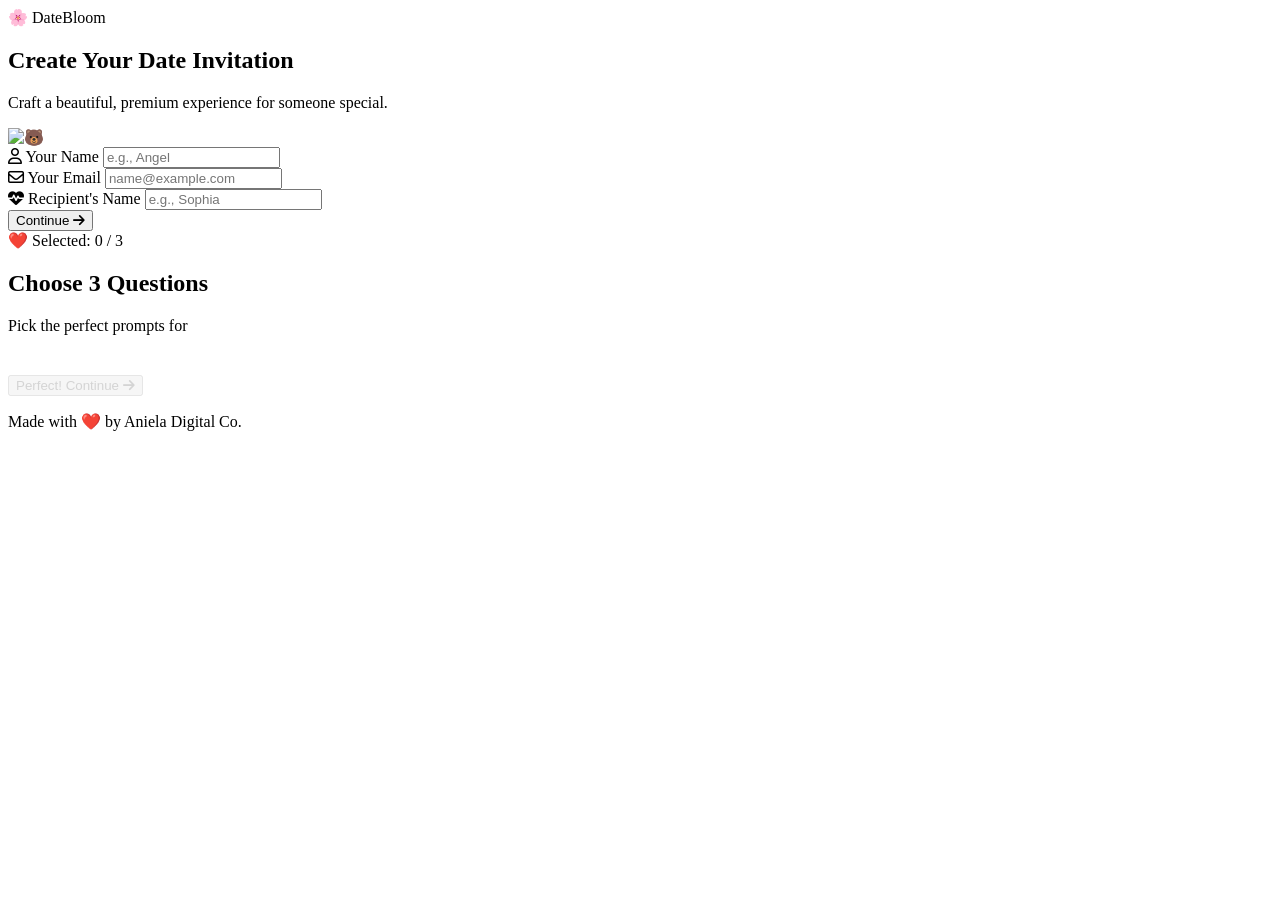
==== commit 60c96edb: "Update index.html" ====
--- a/index.html
+++ b/index.html
@@ -6,7 +6,7 @@
     <title>DateBloom | Premium Date Invitations</title>
     <link rel="preconnect" href="https://fonts.googleapis.com">
     <link rel="preconnect" href="https://fonts.gstatic.com" crossorigin>
-    <link href="https://fonts.googleapis.com/css2?family=Dancing+Script:wght@700&family=Plus+Jakarta+Sans:wght@400;500;600;700&display=swap" rel="stylesheet">
+    <link href="https://fonts.googleapis.com/css2?family=Dancing+Script:wght=700&family=Plus+Jakarta+Sans:wght=400;500;600;700&display=swap" rel="stylesheet">
     <link rel="stylesheet" href="https://cdnjs.cloudflare.com/ajax/libs/font-awesome/6.4.0/css/all.min.css">
     <link rel="stylesheet" href="style.css">
 </head>
@@ -29,7 +29,6 @@
 
             <div class="glass-card">
                 <div class="avatar-wrapper">
-                    <!-- TIP: Siguraduha nga may bear.gif ka sa assets folder para magpakita ini! -->
                     <img src="assets/bear.gif" alt="🐻" class="brand-avatar">
                 </div>
 
@@ -56,9 +55,7 @@
             </div>
         </section>
 
-        <!-- ==========================================
-             ✨ NEW! SCREEN 2: QUESTION SELECTION
-             ========================================== -->
+        <!-- SCREEN 2: QUESTION SELECTION -->
         <section class="screen" id="screen-questions">
             <div class="brand-header">
                 <span class="brand-badge" id="questionCounter">❤️ Selected: 0 / 3</span>
@@ -66,9 +63,8 @@
                 <p class="brand-subtext">Pick the perfect prompts for <span id="dynamicRecipient" style="font-weight:600; color:var(--deep-pink);"></span></p>
             </div>
 
-            <!-- Dynamic Question Cards Wrapper -->
             <div class="questions-grid" id="questionsGrid">
-                <!-- Sila ang magguwa halin sa JavaScript utilities naton -->
+                <!-- Dynamic cards mapuno halin sa JS -->
             </div>
 
             <button type="button" class="btn btn-primary" id="btnContinueToFlow" disabled style="opacity: 0.5; margin-top: 20px;">
--- a/style.css
+++ b/style.css
@@ -1,237 +1,47 @@
 /* ==========================================
-   🌸 ANIELA DIGITAL CO. - BRAND IDENTITY
+   ✨ SCREEN 2: QUESTION PICKER STYLING
    ========================================== */
-:root {
-    --bg-gradient: linear-gradient(135deg, #FFF0F5 0%, #E6E6FA 50%, #FFD1DC 100%);
-    --primary-pink: #FF69B4;
-    --deep-pink: #FF1493;
-    --lavender: #9370DB;
-    --soft-white: rgba(255, 255, 255, 0.75);
-    --card-border: rgba(255, 255, 255, 0.4);
-    --text-dark: #4A3B43;
-    --text-light: #8B737E;
+.questions-grid {
+    display: flex;
+    flex-direction: column;
+    gap: 12px;
+    margin-top: 20px;
+    max-height: 320px; /* Para indi mag-sobra kalaba sa mobile screens */
+    overflow-y: auto; /* Magka-scrollbar extension kon kinahanglan */
+    padding-right: 4px;
 }
 
-* {
-    margin: 0;
-    padding: 0;
-    box-sizing: border-box;
-    font-family: 'Plus Jakarta Sans', sans-serif;
+/* Custom Scrollbar para elegant gihapon tulukon */
+.questions-grid::-webkit-scrollbar {
+    width: 6px;
+}
+.questions-grid::-webkit-scrollbar-track {
+    background: rgba(255, 255, 255, 0.2);
+    border-radius: 10px;
+}
+.questions-grid::-webkit-scrollbar-thumb {
+    background: rgba(255, 105, 180, 0.4);
+    border-radius: 10px;
 }
 
-body {
-    background: var(--bg-gradient);
-    min-height: 100vh;
-    display: flex;
-    flex-direction: column;
-    justify-content: space-between;
-    align-items: center;
-    overflow-x: hidden;
-    color: var(--text-dark);
+.question-card {
+    border: 2px solid rgba(255, 255, 255, 0.4) !important; /* Overwrite card default borders */
+    transform: scale(1);
 }
 
-/* ✨ Ambient Blur Background */
-.ambient-background {
-    position: fixed;
-    top: 0;
-    left: 0;
-    width: 100%;
-    height: 100%;
-    z-index: -1;
-    overflow: hidden;
+.question-card:hover {
+    transform: translateY(-2px);
+    box-shadow: 0 6px 15px rgba(255, 182, 193, 0.3);
 }
 
-.glow-orb {
-    position: absolute;
-    border-radius: 50%;
-    filter: blur(80px);
-    opacity: 0.5;
-    animation: float 8s ease-in-out infinite alternate;
+/* Pag click sang card active micro-interaction */
+.question-card:active {
+    transform: scale(0.98);
 }
 
-.orb-1 {
-    top: -10%;
-    left: -10%;
-    width: 300px;
-    height: 300px;
-    background: var(--primary-pink);
+.checkbox-indicator {
+    font-size: 1.2rem;
+    transition: all 0.2s ease;
+    display: flex;
+    align-items: center;
 }
-
-.orb-2 {
-    bottom: -10%;
-    right: -10%;
-    width: 400px;
-    height: 400px;
-    background: var(--lavender);
-}
-
-/* 📱 Main App Container */
-.app-container {
-    width: 100%;
-    max-width: 420px; /* Perfect Mobile-First Dimension */
-    padding: 24px;
-    margin-top: auto;
-    margin-bottom: auto;
-}
-
-/* 💎 Premium Glassmorphism Card */
-.glass-card {
-    background: var(--soft-white);
-    backdrop-filter: blur(16px);
-    -webkit-backdrop-filter: blur(16px);
-    border: 1px solid var(--card-border);
-    border-radius: 24px;
-    padding: 32px 24px;
-    box-shadow: 0 8px 32px 0 rgba(255, 182, 193, 0.2);
-    text-align: center;
-}
-
-/* 🌸 Brand Header styling */
-.brand-header {
-    text-align: center;
-    margin-bottom: 24px;
-}
-
-.brand-badge {
-    background: rgba(255, 255, 255, 0.6);
-    border: 1px solid rgba(255, 105, 180, 0.3);
-    padding: 6px 16px;
-    border-radius: 20px;
-    font-size: 0.85rem;
-    font-weight: 600;
-    color: var(--deep-pink);
-    letter-spacing: 0.5px;
-    display: inline-block;
-    margin-bottom: 12px;
-}
-
-.brand-tagline {
-    font-family: 'Dancing Script', cursive;
-    font-size: 2.3rem;
-    color: var(--deep-pink);
-    margin-bottom: 8px;
-}
-
-.brand-subtext {
-    font-size: 0.9rem;
-    color: var(--text-light);
-}
-
-/* 🐻 Avatar styling */
-.avatar-wrapper {
-    margin-bottom: 24px;
-}
-
-.brand-avatar {
-    width: 100px;
-    height: 100px;
-    object-fit: contain;
-    border-radius: 50%;
-}
-
-/* ✍️ Form inputs */
-.input-group {
-    text-align: left;
-    margin-bottom: 20px;
-}
-
-.input-group label {
-    display: block;
-    font-size: 0.85rem;
-    font-weight: 600;
-    color: var(--text-dark);
-    margin-bottom: 8px;
-}
-
-.input-group label i {
-    margin-right: 6px;
-    color: var(--primary-pink);
-}
-
-.input-group input {
-    width: 100%;
-    padding: 14px 16px;
-    background: rgba(255, 255, 255, 0.5);
-    border: 1px solid rgba(255, 105, 180, 0.2);
-    border-radius: 12px;
-    font-size: 1rem;
-    color: var(--text-dark);
-    outline: none;
-    transition: all 0.3s ease;
-}
-
-.input-group input:focus {
-    border-color: var(--primary-pink);
-    background: rgba(255, 255, 255, 0.9);
-    box-shadow: 0 0 10px rgba(255, 105, 180, 0.15);
-}
-
-/* 💖 Startup Luxury Button */
-.btn {
-    width: 100%;
-    padding: 16px;
-    border: none;
-    border-radius: 14px;
-    font-size: 1rem;
-    font-weight: 700;
-    cursor: pointer;
-    transition: all 0.3s ease;
-    display: flex;
-    justify-content: center;
-    align-items: center;
-    gap: 8px;
-}
-
-.btn-primary {
-    background: linear-gradient(135deg, var(--primary-pink) 0%, var(--deep-pink) 100%);
-    color: white;
-    box-shadow: 0 4px 15px rgba(255, 20, 147, 0.3);
-}
-
-.btn-primary:hover {
-    transform: translateY(-2px);
-    box-shadow: 0 6px 20px rgba(255, 20, 147, 0.4);
-}
-
-/* 🏢 Corporate Branding Footer */
-.brand-footer {
-    padding: 20px;
-    text-align: center;
-    font-size: 0.8rem;
-    color: var(--text-light);
-    width: 100%;
-}
-
-.company-name {
-    font-weight: 700;
-    color: var(--text-dark);
-}
-
-.heart-pulse {
-    display: inline-block;
-    animation: heartbeat 1.2s infinite;
-    color: var(--deep-pink);
-}
-
-/* 🎬 Animations Engines */
-@keyframes float {
-    0% { transform: translateY(0) scale(1); }
-    100% { transform: translateY(-20px) scale(1.05); }
-}
-
-@keyframes heartbeat {
-    0% { transform: scale(1); }
-    20% { transform: scale(1.1); }
-    40% { transform: scale(1); }
-    60% { transform: scale(1.1); }
-    100% { transform: scale(1); }
-}
-
-/* Screen Navigation Utilities */
-.screen {
-    display: none;
-}
-
-.screen.active {
-    display: block;
-}
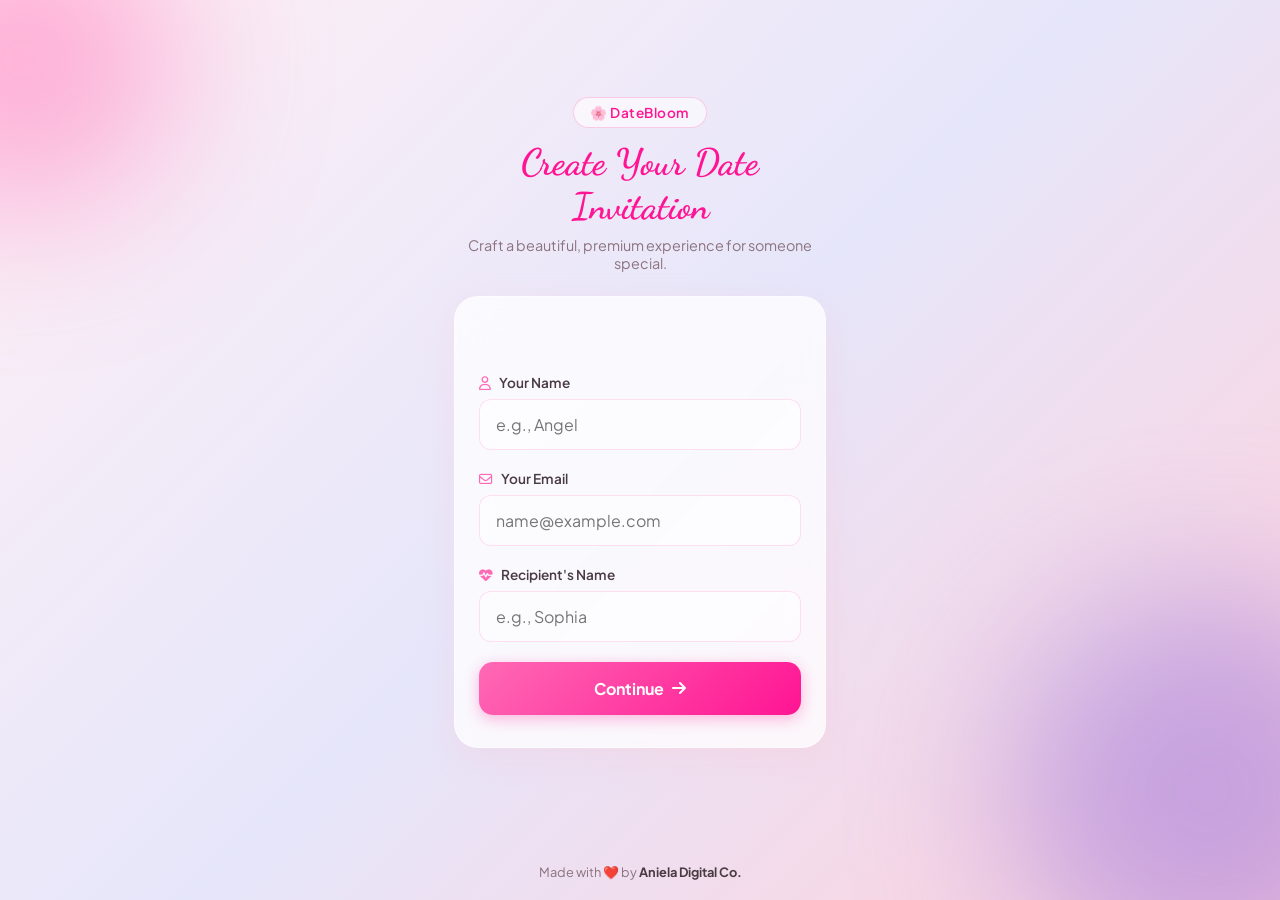
==== commit e8f4d2d1: "Update index.html" ====
--- a/index.html
+++ b/index.html
@@ -29,7 +29,9 @@
 
             <div class="glass-card">
                 <div class="avatar-wrapper">
-                    <img src="assets/bear.gif" alt="🐻" class="brand-avatar">
+                    <div class="brand-avatar-placeholder">
+                        <i class="fa-solid fa-heart-envelope" style="font-size: 2.2rem; color: var(--deep-pink); animation: heartbeat 1.5s infinite;"></i>
+                    </div>
                 </div>
 
                 <form id="senderForm" autocomplete="off">
@@ -60,16 +62,58 @@
             <div class="brand-header">
                 <span class="brand-badge" id="questionCounter">❤️ Selected: 0 / 3</span>
                 <h1 class="brand-tagline">Choose 3 Questions</h1>
-                <p class="brand-subtext">Pick the perfect prompts for <span id="dynamicRecipient" style="font-weight:600; color:var(--deep-pink);"></span></p>
+                <p class="brand-subtext">Pick the perfect prompts for <span class="recipient-display-name" style="font-weight:600; color:var(--deep-pink);"></span></p>
             </div>
 
-            <div class="questions-grid" id="questionsGrid">
-                <!-- Dynamic cards mapuno halin sa JS -->
-            </div>
+            <div class="questions-grid" id="questionsGrid"></div>
 
             <button type="button" class="btn btn-primary" id="btnContinueToFlow" disabled style="opacity: 0.5; margin-top: 20px;">
                 Perfect! Continue <i class="fa-solid fa-arrow-right"></i>
             </button>
+        </section>
+
+        <!-- ✨ NEW! SCREEN 3: RECIPIENT WELCOME INTRO -->
+        <section class="screen" id="screen-recipient-intro">
+            <div class="brand-header animate-fade-in">
+                <span class="brand-badge">🌸 Invitation Unlocked</span>
+                <h1 class="brand-tagline">Hi <span class="recipient-display-name"></span>!</h1>
+            </div>
+
+            <div class="glass-card">
+                <div class="avatar-wrapper">
+                    <div class="heart-container-pulse">
+                        <i class="fa-solid fa-heart animate-pop" style="font-size: 3rem; color: var(--primary-pink);"></i>
+                    </div>
+                </div>
+                <p style="font-size: 1.05rem; line-height: 1.6; margin-bottom: 24px; font-weight: 500;">
+                    <span id="senderDisplayName" style="color: var(--deep-pink); font-weight: 700;"></span> has prepared something very special just for you...
+                </p>
+                <button type="button" class="btn btn-primary" id="btnStartAnswering">
+                    Open Invitation <i class="fa-solid fa-envelope-open-heart"></i>
+                </button>
+            </div>
+        </section>
+
+        <!-- ✨ NEW! SCREEN 4: INDIVIDUAL QUESTION DISPLAY LOOP -->
+        <section class="screen" id="screen-question-viewer">
+            <div class="brand-header">
+                <span class="brand-badge" id="viewerStepCounter">Question 1 of 3</span>
+                <h1 class="brand-tagline">For You...</h1>
+            </div>
+
+            <div class="glass-card text-left">
+                <!-- Diri ma flash ang text sang active selected question -->
+                <h3 id="currentQuestionText" style="font-size: 1.15rem; font-weight: 600; line-height: 1.5; margin-bottom: 20px; text-align: center; color: var(--text-dark);"></h3>
+                
+                <div class="input-group" style="margin-bottom: 0;">
+                    <label for="recipientAnswerField"><i class="fa-regular fa-comment-dots"></i> Your Answer</label>
+                    <textarea id="recipientAnswerField" rows="4" placeholder="Write your heartfelt answer here..." required style="width:100%; padding:14px; background:rgba(255,255,255,0.5); border:1px solid rgba(255,105,180,0.2); border-radius:12px; font-size:1rem; outline:none; resize:none; font-family:inherit; transition:all 0.3s;"></textarea>
+                </div>
+
+                <button type="button" class="btn btn-primary" id="btnNextQuestion" style="margin-top: 20px;">
+                    Next Question <i class="fa-solid fa-chevron-right"></i>
+                </button>
+            </div>
         </section>
 
     </main>
--- a/style.css
+++ b/style.css
@@ -1,17 +1,218 @@
-/* ==========================================
-   ✨ SCREEN 2: QUESTION PICKER STYLING
-   ========================================== */
+:root {
+    --bg-gradient: linear-gradient(135deg, #FFF0F5 0%, #E6E6FA 50%, #FFD1DC 100%);
+    --primary-pink: #FF69B4;
+    --deep-pink: #FF1493;
+    --lavender: #9370DB;
+    --soft-white: rgba(255, 255, 255, 0.75);
+    --card-border: rgba(255, 255, 255, 0.4);
+    --text-dark: #4A3B43;
+    --text-light: #8B737E;
+}
+
+* {
+    margin: 0;
+    padding: 0;
+    box-sizing: border-box;
+    font-family: 'Plus Jakarta Sans', sans-serif;
+}
+
+body {
+    background: var(--bg-gradient);
+    min-height: 100vh;
+    display: flex;
+    flex-direction: column;
+    justify-content: space-between;
+    align-items: center;
+    overflow-x: hidden;
+    color: var(--text-dark);
+}
+
+.ambient-background {
+    position: fixed;
+    top: 0;
+    left: 0;
+    width: 100%;
+    height: 100%;
+    z-index: -1;
+    overflow: hidden;
+}
+
+.glow-orb {
+    position: absolute;
+    border-radius: 50%;
+    filter: blur(80px);
+    opacity: 0.5;
+    animation: float 8s ease-in-out infinite alternate;
+}
+
+.orb-1 {
+    top: -10%;
+    left: -10%;
+    width: 300px;
+    height: 300px;
+    background: var(--primary-pink);
+}
+
+.orb-2 {
+    bottom: -10%;
+    right: -10%;
+    width: 400px;
+    height: 400px;
+    background: var(--lavender);
+}
+
+.app-container {
+    width: 100%;
+    max-width: 420px;
+    padding: 24px;
+    margin-top: auto;
+    margin-bottom: auto;
+}
+
+.glass-card {
+    background: var(--soft-white);
+    backdrop-filter: blur(16px);
+    -webkit-backdrop-filter: blur(16px);
+    border: 1px solid var(--card-border);
+    border-radius: 24px;
+    padding: 32px 24px;
+    box-shadow: 0 8px 32px 0 rgba(255, 182, 193, 0.2);
+    text-align: center;
+}
+
+.brand-header {
+    text-align: center;
+    margin-bottom: 24px;
+}
+
+.brand-badge {
+    background: rgba(255, 255, 255, 0.6);
+    border: 1px solid rgba(255, 105, 180, 0.3);
+    padding: 6px 16px;
+    border-radius: 20px;
+    font-size: 0.85rem;
+    font-weight: 600;
+    color: var(--deep-pink);
+    letter-spacing: 0.5px;
+    display: inline-block;
+    margin-bottom: 12px;
+}
+
+.brand-tagline {
+    font-family: 'Dancing Script', cursive;
+    font-size: 2.3rem;
+    color: var(--deep-pink);
+    margin-bottom: 8px;
+}
+
+.brand-subtext {
+    font-size: 0.9rem;
+    color: var(--text-light);
+}
+
+.avatar-wrapper {
+    margin-bottom: 24px;
+}
+
+.brand-avatar {
+    width: 100px;
+    height: 100px;
+    object-fit: contain;
+    border-radius: 50%;
+}
+
+.input-group {
+    text-align: left;
+    margin-bottom: 20px;
+}
+
+.input-group label {
+    display: block;
+    font-size: 0.85rem;
+    font-weight: 600;
+    color: var(--text-dark);
+    margin-bottom: 8px;
+}
+
+.input-group label i {
+    margin-right: 6px;
+    color: var(--primary-pink);
+}
+
+.input-group input {
+    width: 100%;
+    padding: 14px 16px;
+    background: rgba(255, 255, 255, 0.5);
+    border: 1px solid rgba(255, 105, 180, 0.2);
+    border-radius: 12px;
+    font-size: 1rem;
+    color: var(--text-dark);
+    outline: none;
+    transition: all 0.3s ease;
+}
+
+.input-group input:focus {
+    border-color: var(--primary-pink);
+    background: rgba(255, 255, 255, 0.9);
+    box-shadow: 0 0 10px rgba(255, 105, 180, 0.15);
+}
+
+.btn {
+    width: 100%;
+    padding: 16px;
+    border: none;
+    border-radius: 14px;
+    font-size: 1rem;
+    font-weight: 700;
+    cursor: pointer;
+    transition: all 0.3s ease;
+    display: flex;
+    justify-content: center;
+    align-items: center;
+    gap: 8px;
+}
+
+.btn-primary {
+    background: linear-gradient(135deg, var(--primary-pink) 0%, var(--deep-pink) 100%);
+    color: white;
+    box-shadow: 0 4px 15px rgba(255, 20, 147, 0.3);
+}
+
+.btn-primary:hover {
+    transform: translateY(-2px);
+    box-shadow: 0 6px 20px rgba(255, 20, 147, 0.4);
+}
+
+.brand-footer {
+    padding: 20px;
+    text-align: center;
+    font-size: 0.8rem;
+    color: var(--text-light);
+    width: 100%;
+}
+
+.company-name {
+    font-weight: 700;
+    color: var(--text-dark);
+}
+
+.heart-pulse {
+    display: inline-block;
+    animation: heartbeat 1.2s infinite;
+    color: var(--deep-pink);
+}
+
+/* 📱 SCREEN 2: QUESTIONS SPECIFIC */
 .questions-grid {
     display: flex;
     flex-direction: column;
     gap: 12px;
     margin-top: 20px;
-    max-height: 320px; /* Para indi mag-sobra kalaba sa mobile screens */
-    overflow-y: auto; /* Magka-scrollbar extension kon kinahanglan */
+    max-height: 280px;
+    overflow-y: auto;
     padding-right: 4px;
 }
 
-/* Custom Scrollbar para elegant gihapon tulukon */
 .questions-grid::-webkit-scrollbar {
     width: 6px;
 }
@@ -25,7 +226,7 @@
 }
 
 .question-card {
-    border: 2px solid rgba(255, 255, 255, 0.4) !important; /* Overwrite card default borders */
+    border: 2px solid rgba(255, 255, 255, 0.4) !important;
     transform: scale(1);
 }
 
@@ -34,7 +235,6 @@
     box-shadow: 0 6px 15px rgba(255, 182, 193, 0.3);
 }
 
-/* Pag click sang card active micro-interaction */
 .question-card:active {
     transform: scale(0.98);
 }
@@ -45,3 +245,24 @@
     display: flex;
     align-items: center;
 }
+
+@keyframes float {
+    0% { transform: translateY(0) scale(1); }
+    100% { transform: translateY(-20px) scale(1.05); }
+}
+
+@keyframes heartbeat {
+    0% { transform: scale(1); }
+    20% { transform: scale(1.1); }
+    40% { transform: scale(1); }
+    60% { transform: scale(1.1); }
+    100% { transform: scale(1); }
+}
+
+.screen {
+    display: none;
+}
+
+.screen.active {
+    display: block;
+}
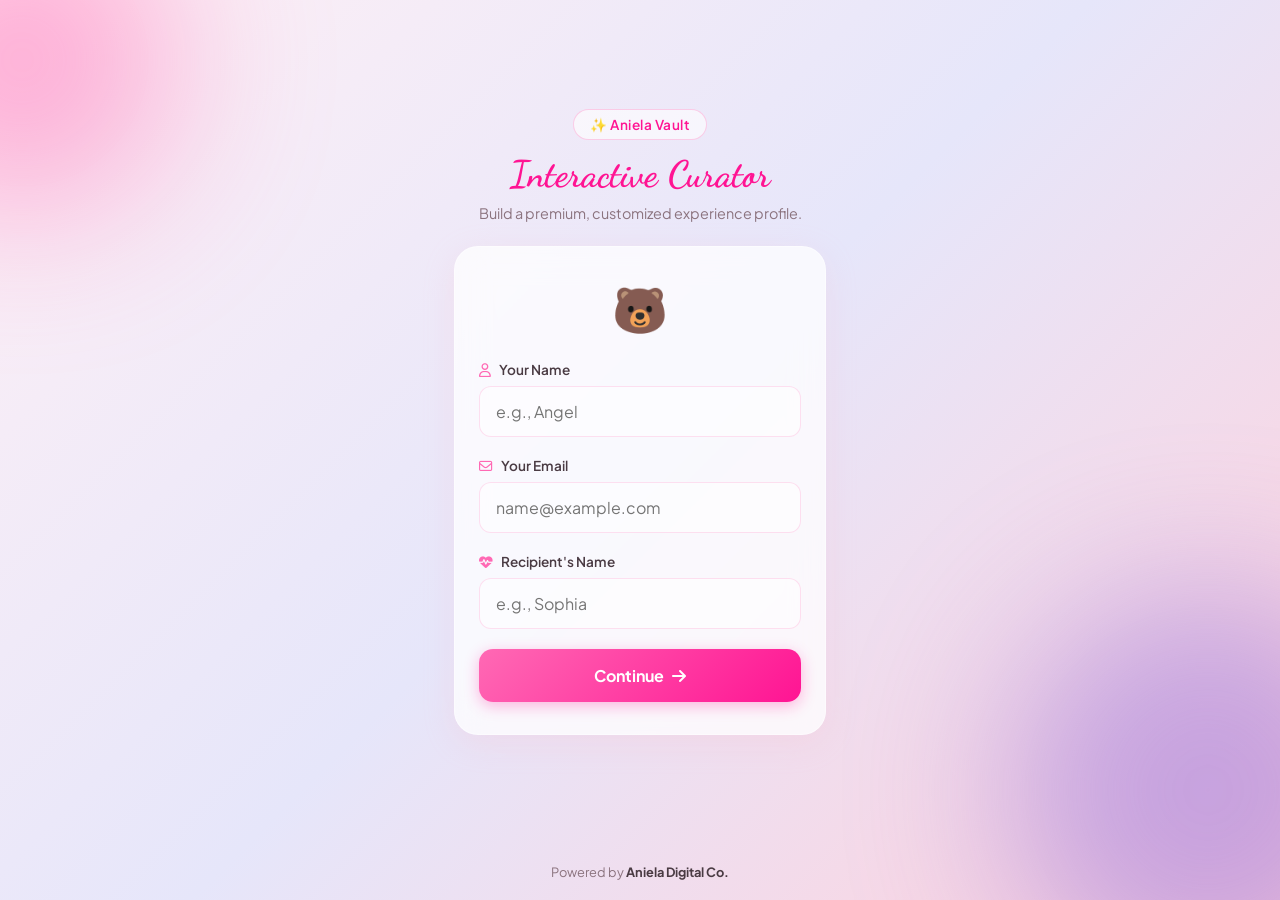
==== commit d72a5239: "Update index.html" ====
--- a/index.html
+++ b/index.html
@@ -3,7 +3,7 @@
 <head>
     <meta charset="UTF-8">
     <meta name="viewport" content="width=device-width, initial-scale=1.0">
-    <title>DateBloom | Premium Date Invitations</title>
+    <title>Aniela Vault | Interactive Experiences</title>
     <link rel="preconnect" href="https://fonts.googleapis.com">
     <link rel="preconnect" href="https://fonts.gstatic.com" crossorigin>
     <link href="https://fonts.googleapis.com/css2?family=Dancing+Script:wght=700&family=Plus+Jakarta+Sans:wght=400;500;600;700&display=swap" rel="stylesheet">
@@ -22,15 +22,15 @@
         <!-- SCREEN 1: LANDING & SENDER FORM -->
         <section class="screen active" id="screen-landing">
             <div class="brand-header">
-                <span class="brand-badge">🌸 DateBloom</span>
-                <h1 class="brand-tagline">Create Your Date Invitation</h1>
-                <p class="brand-subtext">Craft a beautiful, premium experience for someone special.</p>
+                <span class="brand-badge">✨ Aniela Vault</span>
+                <h1 class="brand-tagline">Interactive Curator</h1>
+                <p class="brand-subtext">Build a premium, customized experience profile.</p>
             </div>
 
             <div class="glass-card">
                 <div class="avatar-wrapper">
-                    <div class="brand-avatar-placeholder">
-                        <i class="fa-solid fa-heart-envelope" style="font-size: 2.2rem; color: var(--deep-pink); animation: heartbeat 1.5s infinite;"></i>
+                    <div class="brand-avatar-frame">
+                        <span style="font-size: 2.8rem; animation: float 3s ease-in-out infinite alternate;">🐻</span>
                     </div>
                 </div>
 
@@ -60,58 +60,57 @@
         <!-- SCREEN 2: QUESTION SELECTION -->
         <section class="screen" id="screen-questions">
             <div class="brand-header">
-                <span class="brand-badge" id="questionCounter">❤️ Selected: 0 / 3</span>
-                <h1 class="brand-tagline">Choose 3 Questions</h1>
-                <p class="brand-subtext">Pick the perfect prompts for <span class="recipient-display-name" style="font-weight:600; color:var(--deep-pink);"></span></p>
+                <span class="brand-badge" id="questionCounter">✨ Selected: 0 / 3</span>
+                <h1 class="brand-tagline">Select 3 Prompts</h1>
+                <p class="brand-subtext">Pick the perfect topics for <span class="recipient-display-name" style="font-weight:600; color:var(--deep-pink);"></span></p>
             </div>
 
             <div class="questions-grid" id="questionsGrid"></div>
 
             <button type="button" class="btn btn-primary" id="btnContinueToFlow" disabled style="opacity: 0.5; margin-top: 20px;">
-                Perfect! Continue <i class="fa-solid fa-arrow-right"></i>
+                Confirm & Continue <i class="fa-solid fa-arrow-right"></i>
             </button>
         </section>
 
-        <!-- ✨ NEW! SCREEN 3: RECIPIENT WELCOME INTRO -->
+        <!-- SCREEN 3: RECIPIENT WELCOME INTRO -->
         <section class="screen" id="screen-recipient-intro">
-            <div class="brand-header animate-fade-in">
-                <span class="brand-badge">🌸 Invitation Unlocked</span>
-                <h1 class="brand-tagline">Hi <span class="recipient-display-name"></span>!</h1>
+            <div class="brand-header">
+                <span class="brand-badge">🔒 Session Unlocked</span>
+                <h1 class="brand-tagline">Hello <span class="recipient-display-name"></span>!</h1>
             </div>
 
             <div class="glass-card">
                 <div class="avatar-wrapper">
-                    <div class="heart-container-pulse">
-                        <i class="fa-solid fa-heart animate-pop" style="font-size: 3rem; color: var(--primary-pink);"></i>
+                    <div class="brand-avatar-frame">
+                        <span style="font-size: 2.8rem; animation: heartbeat 1.5s infinite;">🐻</span>
                     </div>
                 </div>
                 <p style="font-size: 1.05rem; line-height: 1.6; margin-bottom: 24px; font-weight: 500;">
-                    <span id="senderDisplayName" style="color: var(--deep-pink); font-weight: 700;"></span> has prepared something very special just for you...
+                    <span id="senderDisplayName" style="color: var(--deep-pink); font-weight: 700;"></span> has initialized a personalized set of questions for you.
                 </p>
                 <button type="button" class="btn btn-primary" id="btnStartAnswering">
-                    Open Invitation <i class="fa-solid fa-envelope-open-heart"></i>
+                    Start Session <i class="fa-solid fa-bolt"></i>
                 </button>
             </div>
         </section>
 
-        <!-- ✨ NEW! SCREEN 4: INDIVIDUAL QUESTION DISPLAY LOOP -->
+        <!-- SCREEN 4: INDIVIDUAL QUESTION DISPLAY LOOP -->
         <section class="screen" id="screen-question-viewer">
             <div class="brand-header">
-                <span class="brand-badge" id="viewerStepCounter">Question 1 of 3</span>
-                <h1 class="brand-tagline">For You...</h1>
+                <span class="brand-badge" id="viewerStepCounter">Prompt 1 of 3</span>
+                <h1 class="brand-tagline">Let's Answer...</h1>
             </div>
 
             <div class="glass-card text-left">
-                <!-- Diri ma flash ang text sang active selected question -->
-                <h3 id="currentQuestionText" style="font-size: 1.15rem; font-weight: 600; line-height: 1.5; margin-bottom: 20px; text-align: center; color: var(--text-dark);"></h3>
+                <h3 id="currentQuestionText" style="font-size: 1.2rem; font-weight: 600; line-height: 1.5; margin-bottom: 24px; text-align: center; color: var(--text-dark);"></h3>
                 
                 <div class="input-group" style="margin-bottom: 0;">
-                    <label for="recipientAnswerField"><i class="fa-regular fa-comment-dots"></i> Your Answer</label>
-                    <textarea id="recipientAnswerField" rows="4" placeholder="Write your heartfelt answer here..." required style="width:100%; padding:14px; background:rgba(255,255,255,0.5); border:1px solid rgba(255,105,180,0.2); border-radius:12px; font-size:1rem; outline:none; resize:none; font-family:inherit; transition:all 0.3s;"></textarea>
+                    <label for="recipientAnswerField"><i class="fa-regular fa-comment-dots"></i> Type your response here:</label>
+                    <textarea id="recipientAnswerField" rows="4" placeholder="Write your response..." required style="width:100%; padding:14px; background:rgba(255,255,255,0.5); border:1px solid rgba(255,105,180,0.2); border-radius:12px; font-size:1rem; outline:none; resize:none; font-family:inherit; transition:all 0.3s;"></textarea>
                 </div>
 
-                <button type="button" class="btn btn-primary" id="btnNextQuestion" style="margin-top: 20px;">
-                    Next Question <i class="fa-solid fa-chevron-right"></i>
+                <button type="button" class="btn btn-primary" id="btnNextQuestion" style="margin-top: 25px;">
+                    Next Prompt <i class="fa-solid fa-chevron-right"></i>
                 </button>
             </div>
         </section>
@@ -119,7 +118,7 @@
     </main>
 
     <footer class="brand-footer">
-        <p>Made with <span class="heart-pulse">❤️</span> by <span class="company-name">Aniela Digital Co.</span></p>
+        <p>Powered by <span class="company-name">Aniela Digital Co.</span></p>
     </footer>
 
     <script src="script.js"></script>
--- a/style.css
+++ b/style.css
@@ -114,11 +114,21 @@
     margin-bottom: 24px;
 }
 
-.brand-avatar {
-    width: 100px;
-    height: 100px;
-    object-fit: contain;
+/* 🐻 Custom Placeholder Ring */
+.brand-avatar-placeholder {
+    width: 80px;
+    height: 80px;
+    background: rgba(255, 192, 203, 0.3);
+    border: 2px dashed var(--primary-pink);
     border-radius: 50%;
+    display: flex;
+    justify-content: center;
+    align-items: center;
+    margin: 0 auto;
+}
+
+.heart-container-pulse {
+    animation: float 4s ease-in-out infinite alternate;
 }
 
 .input-group {
@@ -151,9 +161,9 @@
     transition: all 0.3s ease;
 }
 
-.input-group input:focus {
-    border-color: var(--primary-pink);
-    background: rgba(255, 255, 255, 0.9);
+.input-group input:focus, .input-group textarea:focus {
+    border-color: var(--primary-pink) !important;
+    background: rgba(255, 255, 255, 0.9) !important;
     box-shadow: 0 0 10px rgba(255, 105, 180, 0.15);
 }
 
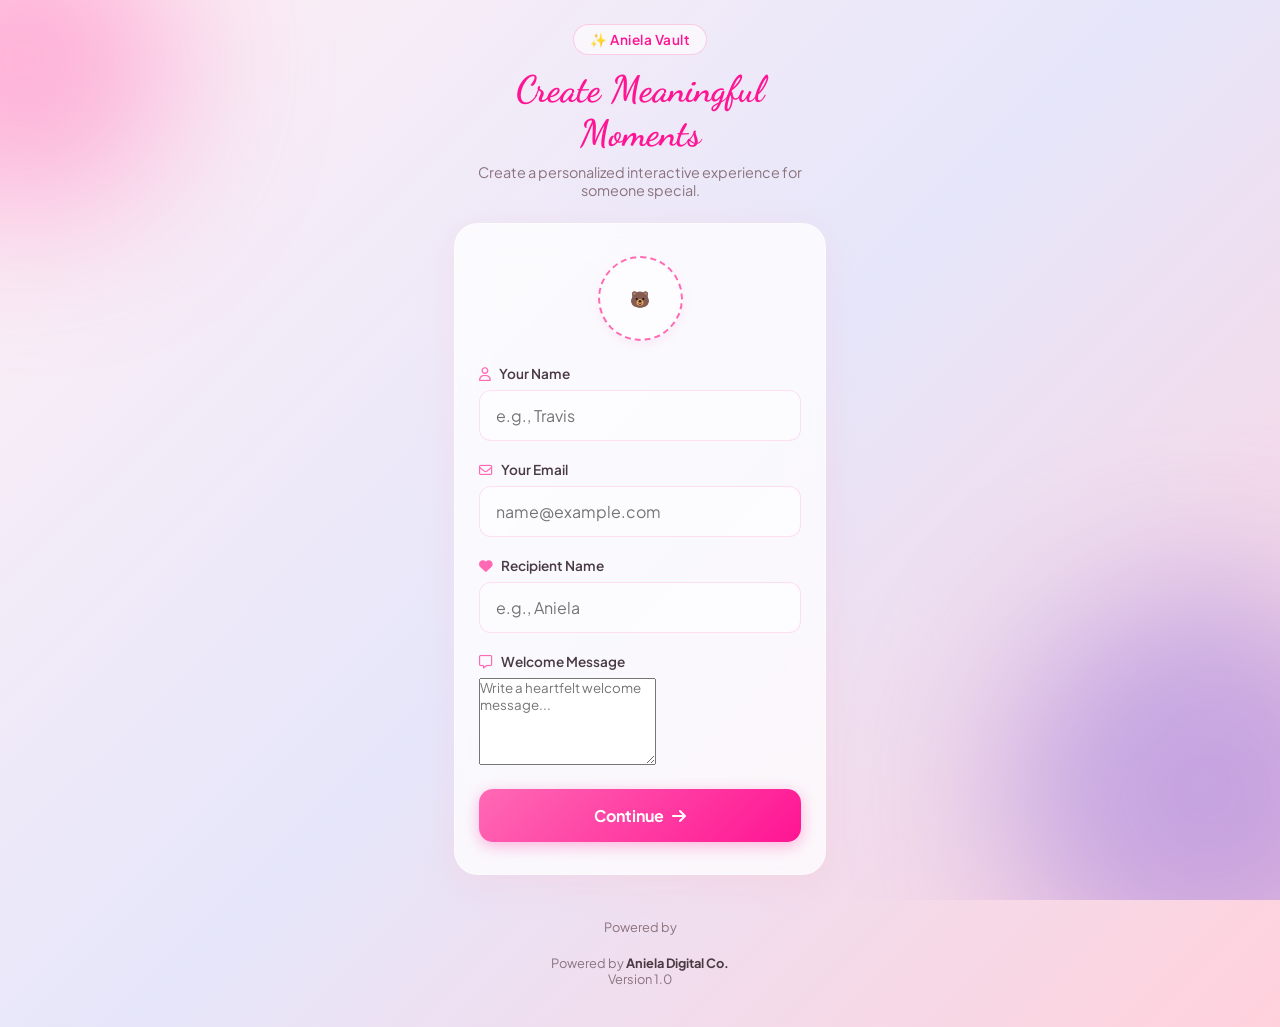
==== commit b1168327: "Update index.html" ====
--- a/index.html
+++ b/index.html
@@ -1,126 +1,600 @@
 <!DOCTYPE html>
 <html lang="en">
 <head>
-    <meta charset="UTF-8">
-    <meta name="viewport" content="width=device-width, initial-scale=1.0">
-    <title>Aniela Vault | Interactive Experiences</title>
-    <link rel="preconnect" href="https://fonts.googleapis.com">
-    <link rel="preconnect" href="https://fonts.gstatic.com" crossorigin>
-    <link href="https://fonts.googleapis.com/css2?family=Dancing+Script:wght=700&family=Plus+Jakarta+Sans:wght=400;500;600;700&display=swap" rel="stylesheet">
-    <link rel="stylesheet" href="https://cdnjs.cloudflare.com/ajax/libs/font-awesome/6.4.0/css/all.min.css">
-    <link rel="stylesheet" href="style.css">
+<meta charset="UTF-8">
+<meta name="viewport" content="width=device-width,initial-scale=1.0">
+<title>Aniela Vault | Create Meaningful Moments</title>
+
+<link rel="preconnect" href="https://fonts.googleapis.com">
+<link rel="preconnect" href="https://fonts.gstatic.com" crossorigin>
+
+<link href="https://fonts.googleapis.com/css2?family=Dancing+Script:wght@700&family=Plus+Jakarta+Sans:wght@400;500;600;700&display=swap" rel="stylesheet">
+
+<link rel="stylesheet" href="https://cdnjs.cloudflare.com/ajax/libs/font-awesome/6.7.2/css/all.min.css">
+
+<link rel="stylesheet" href="style.css">
 </head>
+
 <body>
 
-    <div class="ambient-background">
-        <div class="glow-orb orb-1"></div>
-        <div class="glow-orb orb-2"></div>
-    </div>
-
-    <main class="app-container">
-        
-        <!-- SCREEN 1: LANDING & SENDER FORM -->
-        <section class="screen active" id="screen-landing">
-            <div class="brand-header">
-                <span class="brand-badge">✨ Aniela Vault</span>
-                <h1 class="brand-tagline">Interactive Curator</h1>
-                <p class="brand-subtext">Build a premium, customized experience profile.</p>
-            </div>
-
-            <div class="glass-card">
-                <div class="avatar-wrapper">
-                    <div class="brand-avatar-frame">
-                        <span style="font-size: 2.8rem; animation: float 3s ease-in-out infinite alternate;">🐻</span>
-                    </div>
-                </div>
-
-                <form id="senderForm" autocomplete="off">
-                    <div class="input-group">
-                        <label for="senderName"><i class="fa-regular fa-user"></i> Your Name</label>
-                        <input type="text" id="senderName" placeholder="e.g., Angel" required>
-                    </div>
-
-                    <div class="input-group">
-                        <label for="senderEmail"><i class="fa-regular fa-envelope"></i> Your Email</label>
-                        <input type="email" id="senderEmail" placeholder="name@example.com" required>
-                    </div>
-
-                    <div class="input-group">
-                        <label for="recipientName"><i class="fa-solid fa-heart-pulse"></i> Recipient's Name</label>
-                        <input type="text" id="recipientName" placeholder="e.g., Sophia" required>
-                    </div>
-
-                    <button type="submit" class="btn btn-primary">
-                        Continue <i class="fa-solid fa-arrow-right"></i>
-                    </button>
-                </form>
-            </div>
-        </section>
-
-        <!-- SCREEN 2: QUESTION SELECTION -->
-        <section class="screen" id="screen-questions">
-            <div class="brand-header">
-                <span class="brand-badge" id="questionCounter">✨ Selected: 0 / 3</span>
-                <h1 class="brand-tagline">Select 3 Prompts</h1>
-                <p class="brand-subtext">Pick the perfect topics for <span class="recipient-display-name" style="font-weight:600; color:var(--deep-pink);"></span></p>
-            </div>
-
-            <div class="questions-grid" id="questionsGrid"></div>
-
-            <button type="button" class="btn btn-primary" id="btnContinueToFlow" disabled style="opacity: 0.5; margin-top: 20px;">
-                Confirm & Continue <i class="fa-solid fa-arrow-right"></i>
-            </button>
-        </section>
-
-        <!-- SCREEN 3: RECIPIENT WELCOME INTRO -->
-        <section class="screen" id="screen-recipient-intro">
-            <div class="brand-header">
-                <span class="brand-badge">🔒 Session Unlocked</span>
-                <h1 class="brand-tagline">Hello <span class="recipient-display-name"></span>!</h1>
-            </div>
-
-            <div class="glass-card">
-                <div class="avatar-wrapper">
-                    <div class="brand-avatar-frame">
-                        <span style="font-size: 2.8rem; animation: heartbeat 1.5s infinite;">🐻</span>
-                    </div>
-                </div>
-                <p style="font-size: 1.05rem; line-height: 1.6; margin-bottom: 24px; font-weight: 500;">
-                    <span id="senderDisplayName" style="color: var(--deep-pink); font-weight: 700;"></span> has initialized a personalized set of questions for you.
-                </p>
-                <button type="button" class="btn btn-primary" id="btnStartAnswering">
-                    Start Session <i class="fa-solid fa-bolt"></i>
-                </button>
-            </div>
-        </section>
-
-        <!-- SCREEN 4: INDIVIDUAL QUESTION DISPLAY LOOP -->
-        <section class="screen" id="screen-question-viewer">
-            <div class="brand-header">
-                <span class="brand-badge" id="viewerStepCounter">Prompt 1 of 3</span>
-                <h1 class="brand-tagline">Let's Answer...</h1>
-            </div>
-
-            <div class="glass-card text-left">
-                <h3 id="currentQuestionText" style="font-size: 1.2rem; font-weight: 600; line-height: 1.5; margin-bottom: 24px; text-align: center; color: var(--text-dark);"></h3>
-                
-                <div class="input-group" style="margin-bottom: 0;">
-                    <label for="recipientAnswerField"><i class="fa-regular fa-comment-dots"></i> Type your response here:</label>
-                    <textarea id="recipientAnswerField" rows="4" placeholder="Write your response..." required style="width:100%; padding:14px; background:rgba(255,255,255,0.5); border:1px solid rgba(255,105,180,0.2); border-radius:12px; font-size:1rem; outline:none; resize:none; font-family:inherit; transition:all 0.3s;"></textarea>
-                </div>
-
-                <button type="button" class="btn btn-primary" id="btnNextQuestion" style="margin-top: 25px;">
-                    Next Prompt <i class="fa-solid fa-chevron-right"></i>
-                </button>
-            </div>
-        </section>
-
-    </main>
-
-    <footer class="brand-footer">
-        <p>Powered by <span class="company-name">Aniela Digital Co.</span></p>
-    </footer>
-
-    <script src="script.js"></script>
-</body>
-</html>
+<div class="ambient-background">
+<div class="glow-orb orb-1"></div>
+<div class="glow-orb orb-2"></div>
+</div>
+
+<main class="app-container">
+
+<!-- ========================= -->
+<!-- SCREEN 1 : SENDER FORM -->
+<!-- ========================= -->
+
+<section class="screen active" id="screen-landing">
+
+<div class="brand-header">
+
+<span class="brand-badge">
+✨ Aniela Vault
+</span>
+
+<h1 class="brand-tagline">
+Create Meaningful Moments
+</h1>
+
+<p class="brand-subtext">
+Create a personalized interactive experience for someone special.
+</p>
+
+</div>
+
+<div class="glass-card">
+
+<div class="avatar-wrapper">
+
+<div class="brand-avatar-frame">
+
+<span class="bear-icon">
+🐻
+</span>
+
+</div>
+
+</div>
+
+<form id="senderForm" autocomplete="off">
+
+<div class="input-group">
+
+<label for="senderName">
+
+<i class="fa-regular fa-user"></i>
+
+Your Name
+
+</label>
+
+<input
+type="text"
+id="senderName"
+placeholder="e.g., Travis"
+required>
+
+</div>
+
+<div class="input-group">
+
+<label for="senderEmail">
+
+<i class="fa-regular fa-envelope"></i>
+
+Your Email
+
+</label>
+
+<input
+type="email"
+id="senderEmail"
+placeholder="name@example.com"
+required>
+
+</div>
+
+<div class="input-group">
+
+<label for="recipientName">
+
+<i class="fa-solid fa-heart"></i>
+
+Recipient Name
+
+</label>
+
+<input
+type="text"
+id="recipientName"
+placeholder="e.g., Aniela"
+required>
+
+</div>
+
+<div class="input-group">
+
+<label for="welcomeMessage">
+
+<i class="fa-regular fa-message"></i>
+
+Welcome Message
+
+</label>
+
+<textarea
+id="welcomeMessage"
+rows="5"
+placeholder="Write a heartfelt welcome message..."></textarea>
+
+</div>
+
+<button
+type="submit"
+class="btn btn-primary">
+
+Continue
+
+<i class="fa-solid fa-arrow-right"></i>
+
+</button>
+
+</form>
+
+</div>
+
+</section>
+
+<!-- ========================= -->
+<!-- SCREEN 2 : SELECT QUESTIONS -->
+<!-- ========================= -->
+
+<section class="screen" id="screen-questions">
+
+<div class="brand-header">
+
+<span
+class="brand-badge"
+id="questionCounter">
+
+✨ Selected 0 / 3
+
+</span>
+
+<h1 class="brand-tagline">
+
+Choose 3 Questions
+
+</h1>
+
+<p class="brand-subtext">
+
+Select three questions that you want
+
+<span
+class="recipient-display-name">
+</span>
+
+to answer.
+
+</p>
+
+</div>
+
+<div
+class="questions-grid"
+id="questionsGrid">
+
+<!-- Questions generated by JavaScript -->
+
+</div>
+
+<button
+class="btn btn-primary"
+id="btnGenerateLink"
+disabled>
+
+Generate Link
+
+<i class="fa-solid fa-link"></i>
+
+</button>
+
+</section>
+<!-- ========================= -->
+<!-- SCREEN 3 : GENERATE LINK -->
+<!-- ========================= -->
+
+<section class="screen" id="screen-copy-link">
+
+<div class="brand-header">
+
+<span class="brand-badge">
+
+🔗 Experience Ready
+
+</span>
+
+<h1 class="brand-tagline">
+
+Share Your Link
+
+</h1>
+
+<p class="brand-subtext">
+
+Your personalized experience has been created successfully.
+
+</p>
+
+</div>
+
+<div class="glass-card">
+
+<div class="avatar-wrapper">
+
+<div class="brand-avatar-frame">
+
+<span class="bear-icon">
+
+📨
+
+</span>
+
+</div>
+
+</div>
+
+<p class="copy-description">
+
+Copy the link below and send it to
+
+<strong class="recipient-display-name"></strong>
+
+</p>
+
+<div class="input-group">
+
+<label for="generatedLink">
+
+<i class="fa-solid fa-link"></i>
+
+Personalized Link
+
+</label>
+
+<input
+type="text"
+id="generatedLink"
+readonly>
+
+</div>
+
+<div class="button-group">
+
+<button
+type="button"
+class="btn btn-primary"
+id="btnCopyLink">
+
+<i class="fa-regular fa-copy"></i>
+
+Copy Link
+
+</button>
+
+</div>
+
+<p
+id="copyStatus"
+class="copy-status">
+
+✅ Link copied successfully!
+
+</p>
+
+</div>
+
+</section>
+
+<!-- ========================= -->
+<!-- SCREEN 4 : RECIPIENT -->
+<!-- ========================= -->
+
+<section class="screen" id="screen-recipient-intro">
+
+<div class="brand-header">
+
+<span class="brand-badge">
+
+💌 Welcome
+
+</span>
+
+<h1 class="brand-tagline">
+
+Hello,
+
+<span class="recipient-display-name"></span>
+
+👋
+
+</h1>
+
+<p class="brand-subtext">
+
+Someone created a personalized experience just for you.
+
+</p>
+
+</div>
+
+<div class="glass-card">
+
+<div class="avatar-wrapper">
+
+<div class="brand-avatar-frame">
+
+<span class="bear-icon">
+
+🐻
+
+</span>
+
+</div>
+
+</div>
+
+<p class="welcome-title">
+
+A message from
+
+<strong id="senderDisplayName"></strong>
+
+</p>
+
+<div class="welcome-message-box">
+
+<p id="displayWelcomeMessage">
+
+Your personalized message will appear here.
+
+</p>
+
+</div>
+
+<button
+type="button"
+class="btn btn-primary"
+id="btnStartQuestions">
+
+Start Answering
+
+<i class="fa-solid fa-arrow-right"></i>
+
+</button>
+
+</div>
+
+</section>
+<!-- ========================= -->
+<!-- SCREEN 5 : QUESTION VIEWER -->
+<!-- ========================= -->
+
+<section class="screen" id="screen-question-viewer">
+
+<div class="brand-header">
+
+<span class="brand-badge" id="viewerStepCounter">
+Question 1 of 3
+</span>
+
+<h1 class="brand-tagline">
+Answer Honestly
+</h1>
+
+<p class="brand-subtext">
+Take your time and answer from the heart.
+</p>
+
+</div>
+
+<div class="glass-card">
+
+<h2 id="currentQuestionText" class="question-title"></h2>
+
+<div class="input-group">
+
+<label for="recipientAnswerField">
+
+<i class="fa-regular fa-comment-dots"></i>
+
+Your Answer
+
+</label>
+
+<textarea
+id="recipientAnswerField"
+rows="5"
+placeholder="Type your answer here..."
+required></textarea>
+
+</div>
+
+<button
+type="button"
+class="btn btn-primary"
+id="btnNextQuestion">
+
+Next
+
+<i class="fa-solid fa-arrow-right"></i>
+
+</button>
+
+</div>
+
+</section>
+
+<!-- ========================= -->
+<!-- SCREEN 6 : FINAL QUESTION -->
+<!-- ========================= -->
+
+<section class="screen" id="screen-final-question">
+
+<div class="brand-header">
+
+<span class="brand-badge">
+❤️ Final Question
+</span>
+
+<h1 class="brand-tagline">
+One Last Question...
+</h1>
+
+<p class="brand-subtext">
+Before you go...
+</p>
+
+</div>
+
+<div class="glass-card">
+
+<h2
+id="finalQuestionText"
+class="final-question-title">
+
+Would you like to go on a date with me? 🥹❤️
+
+</h2>
+
+<div class="button-group">
+
+<button
+class="btn btn-primary"
+id="btnYes">
+
+YES ❤️
+
+</button>
+
+<button
+class="btn btn-secondary"
+id="btnMaybe">
+
+Maybe Next Time 🌸
+
+</button>
+
+<button
+class="btn btn-secondary"
+id="btnNo">
+
+No 🙈
+
+</button>
+
+</div>
+
+</div>
+
+</section>
+
+<!-- ========================= -->
+<!-- SCREEN 7 : THANK YOU -->
+<!-- ========================= -->
+
+<section class="screen" id="screen-thank-you">
+
+<div class="brand-header">
+
+<span class="brand-badge">
+🎉 Completed
+</span>
+
+<h1 class="brand-tagline">
+
+Thank You!
+
+</h1>
+
+<p class="brand-subtext">
+
+Your response has been submitted successfully.
+
+</p>
+
+</div>
+
+<div class="glass-card">
+
+<div class="avatar-wrapper">
+
+<div class="brand-avatar-frame">
+
+<span class="bear-icon">
+
+🐻💖
+
+</span>
+
+</div>
+
+</div>
+
+<p class="thankyou-message">
+
+Thank you for taking the time to answer.
+
+We hope this little experience made you smile.
+
+✨
+
+</p>
+
+<button
+type="button"
+class="btn btn-primary"
+id="btnFinish">
+
+Finish
+
+</button>
+
+</div>
+
+</section>
+
+</main>
+
+<footer class="brand-footer">
+
+<p>
+
+Powered by
+
+<footer class="brand-footer">
+
+<p>
+
+Powered by
+
+<span class="company-name">
+
+Aniela Digital Co.
+
+</span>
+
+</p>
+
+<p class="version">
+
+Version 1.0
+
+</p>
+
+</footer>
--- a/style.css
+++ b/style.css
@@ -114,21 +114,18 @@
     margin-bottom: 24px;
 }
 
-/* 🐻 Custom Placeholder Ring */
-.brand-avatar-placeholder {
-    width: 80px;
-    height: 80px;
-    background: rgba(255, 192, 203, 0.3);
+/* 🐻 Clean emoji frame structure */
+.brand-avatar-frame {
+    width: 85px;
+    height: 85px;
+    background: rgba(255, 255, 255, 0.6);
     border: 2px dashed var(--primary-pink);
     border-radius: 50%;
     display: flex;
     justify-content: center;
     align-items: center;
     margin: 0 auto;
-}
-
-.heart-container-pulse {
-    animation: float 4s ease-in-out infinite alternate;
+    box-shadow: 0 4px 10px rgba(255, 105, 180, 0.1);
 }
 
 .input-group {
@@ -206,19 +203,12 @@
     color: var(--text-dark);
 }
 
-.heart-pulse {
-    display: inline-block;
-    animation: heartbeat 1.2s infinite;
-    color: var(--deep-pink);
-}
-
-/* 📱 SCREEN 2: QUESTIONS SPECIFIC */
 .questions-grid {
     display: flex;
     flex-direction: column;
     gap: 12px;
     margin-top: 20px;
-    max-height: 280px;
+    max-height: 320px;
     overflow-y: auto;
     padding-right: 4px;
 }
@@ -237,7 +227,6 @@
 
 .question-card {
     border: 2px solid rgba(255, 255, 255, 0.4) !important;
-    transform: scale(1);
 }
 
 .question-card:hover {
@@ -245,10 +234,6 @@
     box-shadow: 0 6px 15px rgba(255, 182, 193, 0.3);
 }
 
-.question-card:active {
-    transform: scale(0.98);
-}
-
 .checkbox-indicator {
     font-size: 1.2rem;
     transition: all 0.2s ease;
@@ -258,7 +243,7 @@
 
 @keyframes float {
     0% { transform: translateY(0) scale(1); }
-    100% { transform: translateY(-20px) scale(1.05); }
+    100% { transform: translateY(-10px) scale(1.05); }
 }
 
 @keyframes heartbeat {
